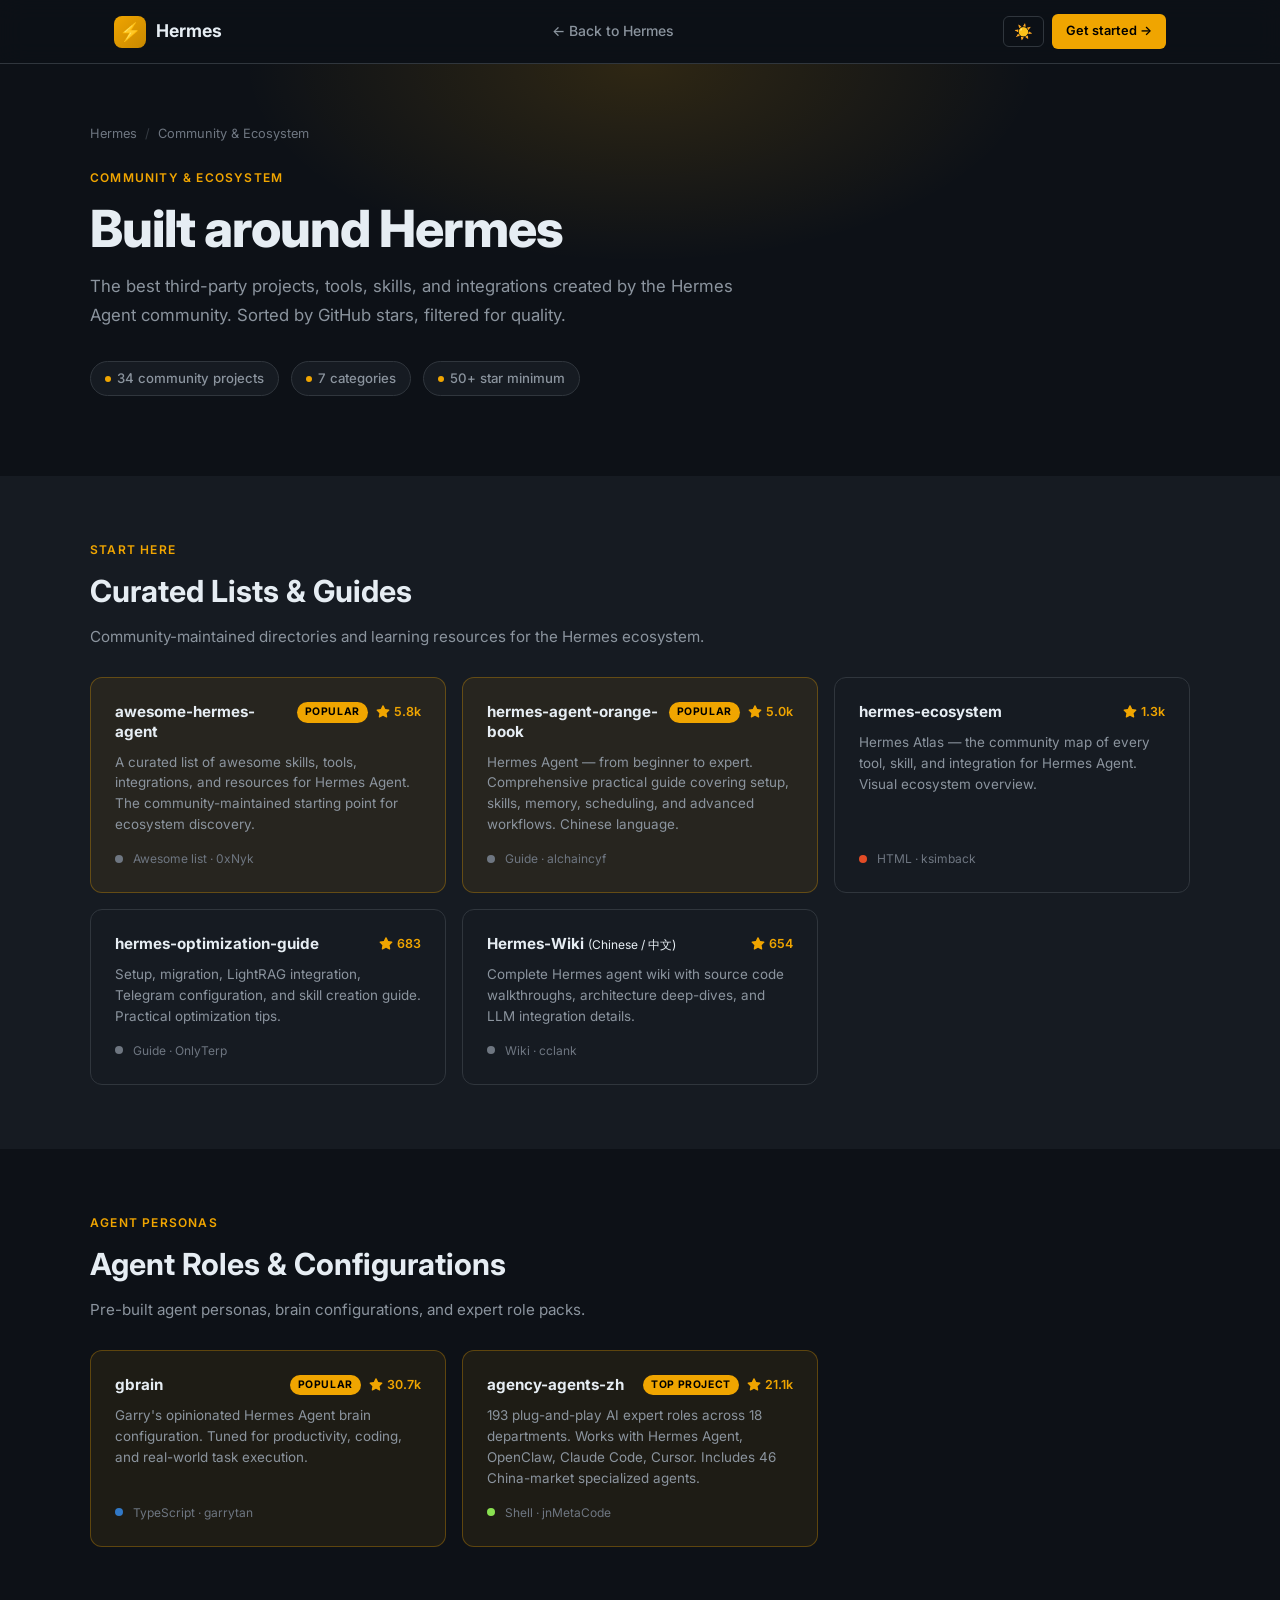
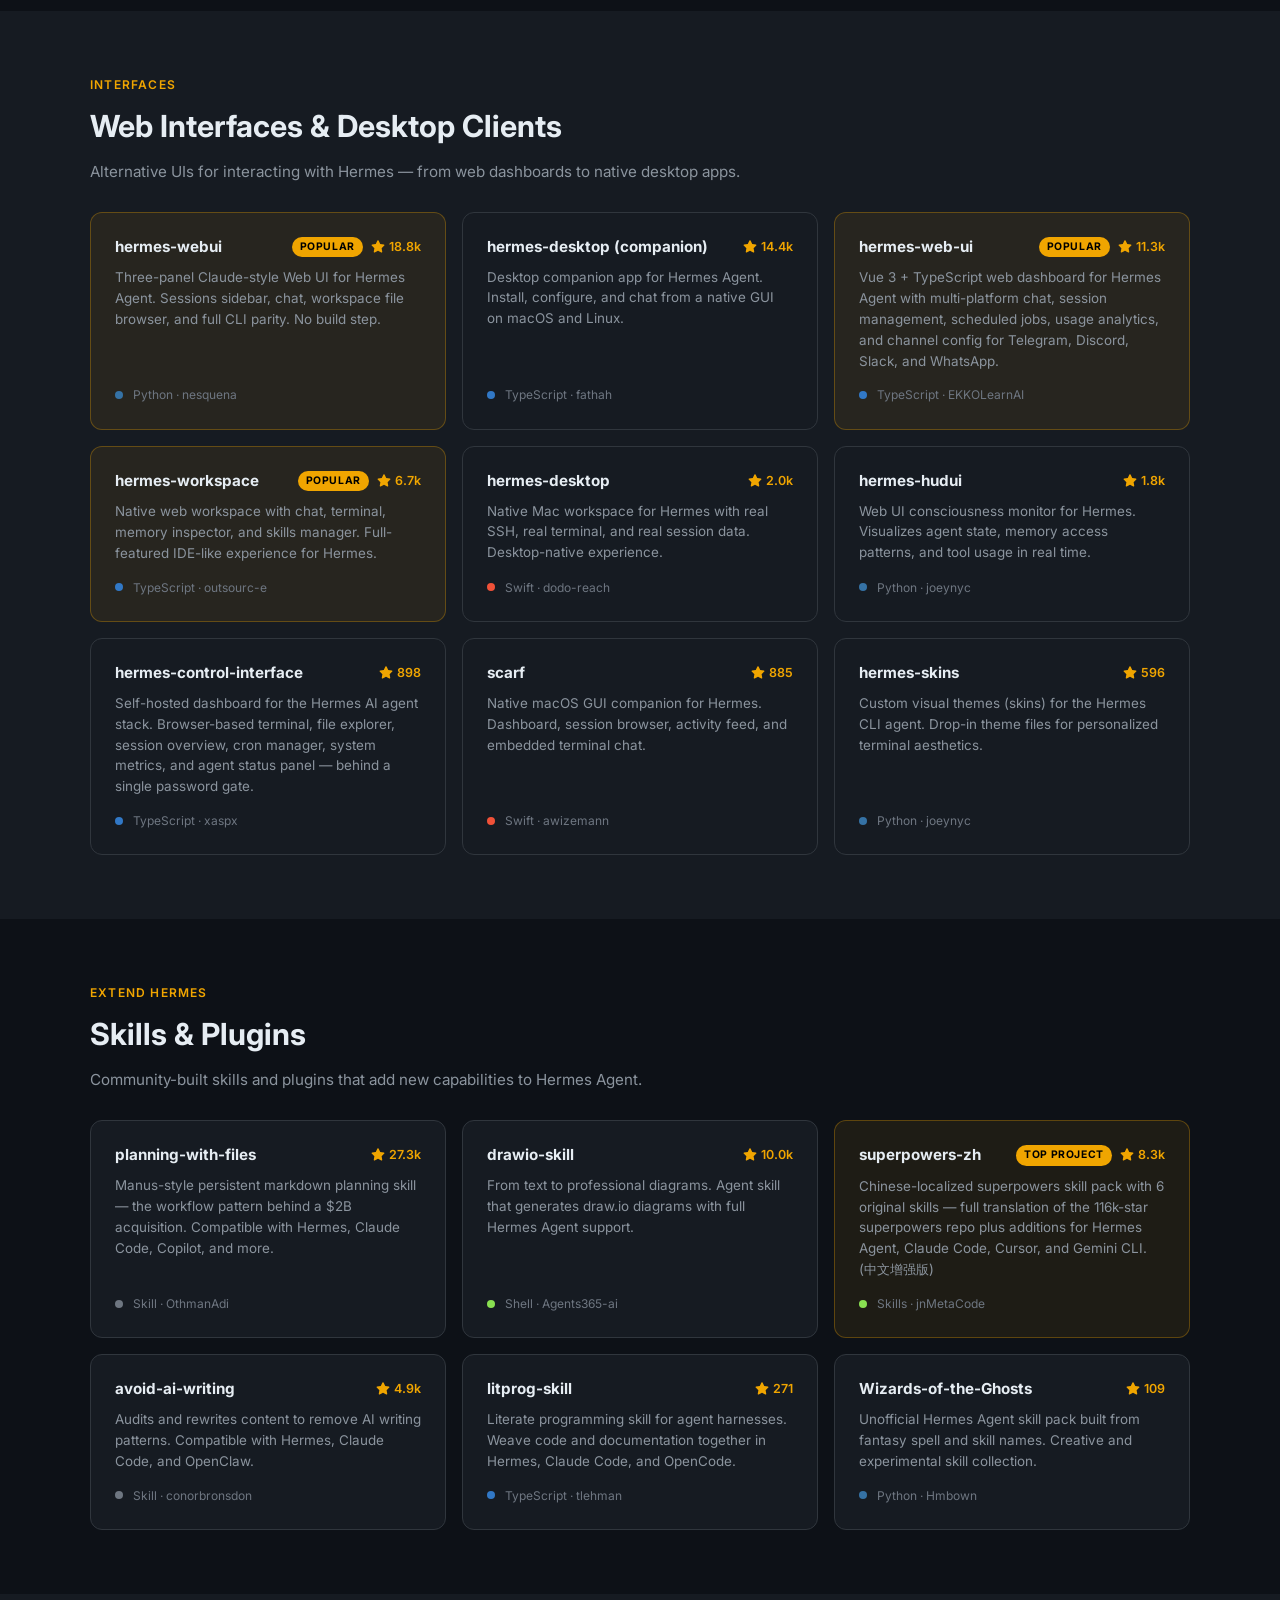
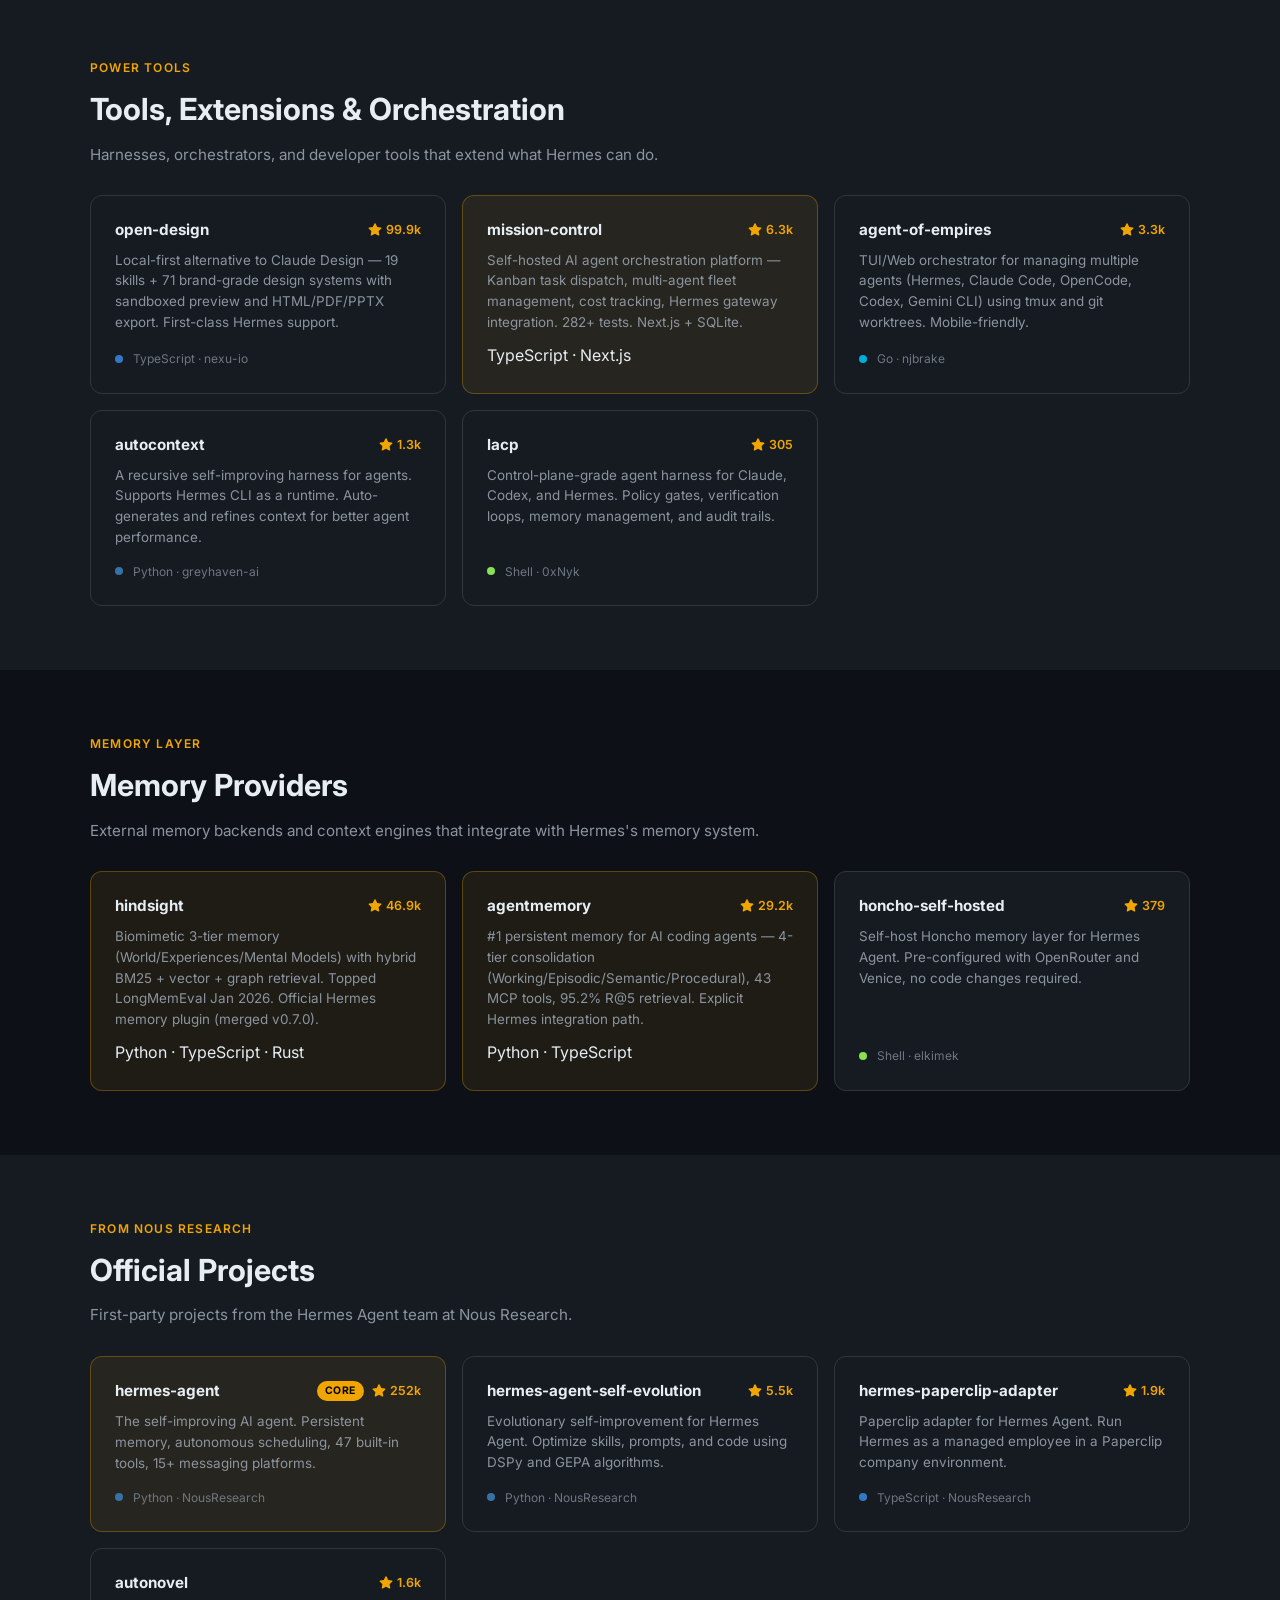
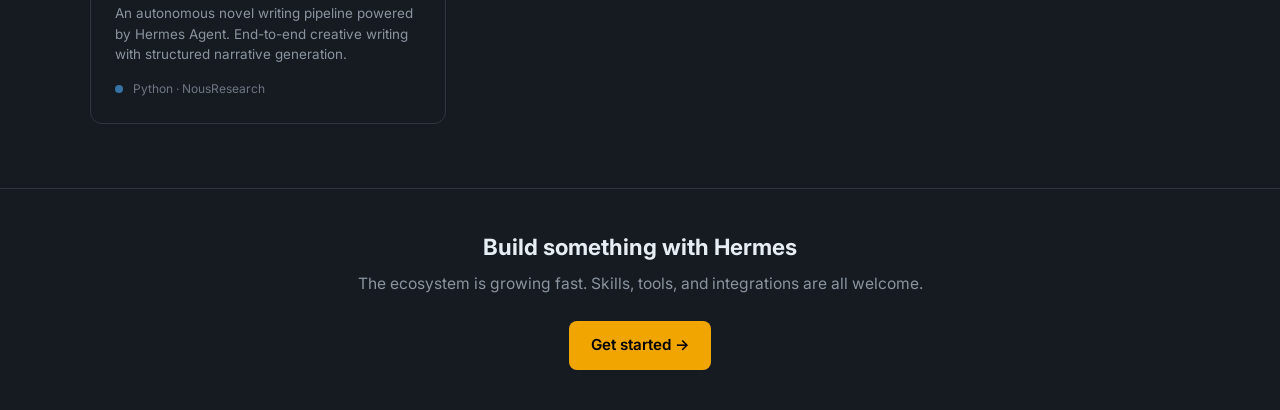
==== community/index.html @ ca69410d "docs(community): daily star count refresh + re-sort by stars" ====
<!DOCTYPE html>
<html lang="en" data-theme="dark">
<head>
  <script>
    // Canonical URL: strip trailing index.html so links always show the clean path
    (function(){
      var p = window.location.pathname;
      if (p.endsWith('/index.html')) {
        var clean = p.slice(0, p.length - 'index.html'.length);
        window.history.replaceState(null, '', clean + window.location.search + window.location.hash);
      }
    })();
  </script>
  <meta charset="UTF-8" />
  <meta name="viewport" content="width=device-width, initial-scale=1.0" />
  <title>Hermes Ecosystem — Community Projects &amp; Tools</title>
  <meta name="description" content="The best third-party projects, tools, skills, and integrations built around Hermes Agent by the open-source community." />
  <meta property="og:title" content="Hermes Ecosystem — Community Projects & Tools" />
  <meta property="og:description" content="The best third-party projects, tools, skills, and integrations built around Hermes Agent." />
  <meta property="og:type" content="website" />
  <link rel="icon" type="image/svg+xml" href="/favicon.svg" />
  <link rel="icon" type="image/png" sizes="32x32" href="/favicon-32.png" />
  <link rel="icon" type="image/png" sizes="192x192" href="/favicon-192.png" />
  <link rel="shortcut icon" href="/favicon.ico" />
  <link rel="apple-touch-icon" sizes="512x512" href="/apple-touch-icon.png" />
  <link rel="preconnect" href="https://fonts.googleapis.com" />
  <link rel="preconnect" href="https://fonts.gstatic.com" crossorigin />
  <link href="https://fonts.googleapis.com/css2?family=Inter:wght@300;400;500;600;700;800&family=JetBrains+Mono:wght@400;500&display=swap" rel="stylesheet" />
  <style>
    :root {
      --bg-primary: #0d1117;
      --bg-secondary: #161b22;
      --bg-tertiary: #21262d;
      --bg-card: #161b22;
      --bg-card-hover: #1c2128;
      --border: #30363d;
      --border-hover: #484f58;
      --text-primary: #e6edf3;
      --text-secondary: #8b949e;
      --text-muted: #6e7681;
      --accent: #f0a500;
      --accent-dim: #c88800;
      --accent-glow: rgba(240,165,0,0.15);
      --accent-subtle: rgba(240,165,0,0.08);
      --green: #3fb950;
      --red: #f85149;
      --blue: #58a6ff;
      --purple: #bc8cff;
      --nav-height: 64px;
      --radius: 8px;
      --radius-lg: 12px;
      --shadow: 0 1px 3px rgba(0,0,0,0.4),0 4px 16px rgba(0,0,0,0.3);
    }
    [data-theme="light"] {
      --bg-primary: #ffffff;
      --bg-secondary: #f6f8fa;
      --bg-tertiary: #eaeef2;
      --bg-card: #ffffff;
      --bg-card-hover: #f6f8fa;
      --border: #d0d7de;
      --border-hover: #9198a1;
      --text-primary: #1f2328;
      --text-secondary: #656d76;
      --text-muted: #9198a1;
      --accent: #c07800;
      --accent-dim: #a06000;
      --accent-glow: rgba(192,120,0,0.12);
      --accent-subtle: rgba(192,120,0,0.06);
      --green: #1a7f37;
      --red: #cf222e;
      --blue: #0969da;
      --purple: #7c3aed;
      --shadow: 0 1px 3px rgba(0,0,0,0.1),0 4px 16px rgba(0,0,0,0.06);
    }
    *,*::before,*::after{box-sizing:border-box;margin:0;padding:0}
    html{scroll-behavior:smooth;font-size:16px;overflow-x:hidden}
    body{font-family:'Inter',-apple-system,BlinkMacSystemFont,'Segoe UI',sans-serif;background:var(--bg-primary);color:var(--text-primary);line-height:1.6;transition:background 0.2s,color 0.2s;-webkit-font-smoothing:antialiased}
    a{color:var(--accent);text-decoration:none;transition:color 0.15s}
    a:hover{color:var(--accent-dim)}
    ::-webkit-scrollbar{width:6px;height:6px}
    ::-webkit-scrollbar-track{background:var(--bg-secondary)}
    ::-webkit-scrollbar-thumb{background:var(--border);border-radius:3px}

    /* Nav */
    #nav{position:fixed;top:0;left:0;right:0;height:var(--nav-height);background:rgba(13,17,23,0.92);backdrop-filter:blur(12px);-webkit-backdrop-filter:blur(12px);border-bottom:1px solid var(--border);z-index:1000}
    [data-theme="light"] #nav{background:rgba(255,255,255,0.92)}
    .nav-inner{max-width:1100px;margin:0 auto;padding:0 24px;height:100%;display:flex;align-items:center;justify-content:space-between;gap:16px}
    .nav-logo{display:flex;align-items:center;gap:10px;font-weight:700;font-size:1.1rem;color:var(--text-primary);text-decoration:none;flex-shrink:0}
    .nav-logo-icon{width:32px;height:32px;background:linear-gradient(135deg,var(--accent),var(--accent-dim));border-radius:8px;display:flex;align-items:center;justify-content:center;font-size:18px;line-height:1}
    .nav-back{display:flex;align-items:center;gap:6px;color:var(--text-secondary);font-size:0.875rem;font-weight:500;padding:6px 12px;border-radius:6px;transition:color 0.15s,background 0.15s;text-decoration:none}
    .nav-back:hover{color:var(--text-primary);background:var(--bg-tertiary)}
    .btn-theme{background:none;border:1px solid var(--border);color:var(--text-secondary);cursor:pointer;padding:7px 10px;border-radius:6px;font-size:15px;line-height:1;transition:border-color 0.15s,color 0.15s,background 0.15s}
    .btn-theme:hover{border-color:var(--border-hover);color:var(--text-primary);background:var(--bg-tertiary)}
    .hamburger{display:none;flex-direction:column;gap:5px;cursor:pointer;padding:6px;border:1px solid var(--border);border-radius:6px;background:none;transition:border-color 0.15s;flex-shrink:0}
    .hamburger:hover{border-color:var(--border-hover)}
    .hamburger span{display:block;width:20px;height:2px;background:var(--text-secondary);border-radius:2px;transition:transform 0.2s,opacity 0.2s}
    .hamburger.open span:nth-child(1){transform:translateY(7px) rotate(45deg)}
    .hamburger.open span:nth-child(2){opacity:0}
    .hamburger.open span:nth-child(3){transform:translateY(-7px) rotate(-45deg)}
    #community-mobile-menu{display:none;position:fixed;top:var(--nav-height);left:0;right:0;background:var(--bg-secondary);border-bottom:1px solid var(--border);padding:16px 24px;z-index:999;flex-direction:column;gap:4px}
    #community-mobile-menu.open{display:flex}
    #community-mobile-menu a{color:var(--text-secondary);font-size:0.95rem;font-weight:500;padding:10px 12px;border-radius:6px;transition:color 0.15s,background 0.15s;text-decoration:none}
    #community-mobile-menu a:hover{color:var(--text-primary);background:var(--bg-tertiary)}
    .btn-cta{background:var(--accent);color:#000;font-size:0.8rem;font-weight:600;padding:7px 14px;border-radius:6px;border:none;cursor:pointer;text-decoration:none;display:inline-block;transition:background 0.15s,transform 0.1s;white-space:nowrap}
    .btn-cta:hover{background:var(--accent-dim);color:#000;transform:translateY(-1px)}

    /* Layout */
    main{padding-top:var(--nav-height)}
    .hero{padding:60px 24px 48px;background:var(--bg-primary);position:relative;overflow:hidden}
    .hero::before{content:'';position:absolute;top:-200px;left:50%;transform:translateX(-50%);width:800px;height:400px;background:radial-gradient(ellipse at center,var(--accent-glow) 0%,transparent 70%);pointer-events:none}
    .container{max-width:1100px;margin:0 auto;position:relative}
    .section{padding:64px 24px}
    .section-alt{background:var(--bg-secondary)}

    /* Breadcrumb */
    .breadcrumb{display:flex;align-items:center;gap:8px;font-size:0.8rem;color:var(--text-muted);margin-bottom:24px;flex-wrap:wrap}
    .breadcrumb a{color:var(--text-muted)}
    .breadcrumb a:hover{color:var(--accent)}
    .breadcrumb-sep{opacity:0.4}

    /* Hero content */
    .page-label{font-size:0.75rem;font-weight:600;letter-spacing:0.1em;text-transform:uppercase;color:var(--accent);margin-bottom:12px}
    .page-title{font-size:clamp(2rem,5vw,3.2rem);font-weight:800;line-height:1.1;letter-spacing:-0.02em;margin-bottom:16px}
    .page-sub{font-size:1.05rem;color:var(--text-secondary);max-width:680px;line-height:1.7;margin-bottom:32px}

    /* Stats bar */
    .stats-bar{display:flex;flex-wrap:wrap;gap:12px;margin-bottom:32px}
    .stat-pill{display:inline-flex;align-items:center;gap:6px;background:var(--bg-secondary);border:1px solid var(--border);color:var(--text-secondary);font-size:0.825rem;font-weight:500;padding:6px 14px;border-radius:100px}
    .stat-pill .dot{width:6px;height:6px;background:var(--accent);border-radius:50%;flex-shrink:0}

    /* Category sections */
    .cat-label{font-size:0.75rem;font-weight:600;letter-spacing:0.1em;text-transform:uppercase;color:var(--accent);margin-bottom:8px}
    .cat-title{font-size:clamp(1.4rem,3vw,1.9rem);font-weight:700;margin-bottom:8px;color:var(--text-primary)}
    .cat-desc{font-size:0.95rem;color:var(--text-secondary);max-width:680px;line-height:1.65;margin-bottom:28px}

    /* Project cards */
    .project-grid{display:grid;grid-template-columns:repeat(3,minmax(0,1fr));gap:16px;margin-bottom:0}
    .project-grid > *{min-width:0}
    .project-card{background:var(--bg-card);border:1px solid var(--border);border-radius:var(--radius-lg);padding:24px;display:flex;flex-direction:column;gap:10px;transition:border-color 0.2s,transform 0.15s,background 0.2s;text-decoration:none;color:inherit}
    .project-card:hover{border-color:var(--accent);transform:translateY(-3px);background:var(--bg-card-hover);color:inherit}
    .project-header{display:flex;align-items:flex-start;justify-content:space-between;gap:8px}
    .project-name{font-size:0.95rem;font-weight:700;color:var(--text-primary);line-height:1.3;word-break:break-word;min-width:0;flex:1}
    .project-stars{display:inline-flex;align-items:center;gap:4px;font-size:0.78rem;font-weight:600;color:var(--accent);white-space:nowrap;flex-shrink:0}
    .project-stars svg{width:14px;height:14px;fill:var(--accent)}
    .project-desc{font-size:0.84rem;color:var(--text-secondary);line-height:1.55;flex:1}
    .project-meta{display:flex;align-items:center;gap:10px;font-size:0.75rem;color:var(--text-muted);margin-top:auto;padding-top:4px}
    .lang-dot{width:8px;height:8px;border-radius:50%;flex-shrink:0}
    .lang-python{background:#3572A5}
    .lang-ts{background:#3178c6}
    .lang-js{background:#f1e05a}
    .lang-swift{background:#F05138}
    .lang-shell{background:#89e051}
    .lang-html{background:#e34c26}
    .lang-go{background:#00ADD8}
    .lang-rust{background:#dea584}
    .lang-makefile{background:#427819}
    .lang-docs{background:var(--text-muted)}

    /* Featured card (wider) */
    .project-card.featured{border-color:rgba(240,165,0,0.3);background:var(--accent-subtle)}
    .project-card.featured:hover{border-color:var(--accent)}
    .featured-badge{font-size:0.65rem;font-weight:700;letter-spacing:0.06em;text-transform:uppercase;background:var(--accent);color:#000;padding:2px 8px;border-radius:100px;flex-shrink:0}

    /* CTA footer */
    .cta-strip{background:var(--bg-secondary);border-top:1px solid var(--border);padding:40px 24px;text-align:center}
    .cta-strip h2{font-size:1.4rem;font-weight:700;margin-bottom:8px}
    .cta-strip p{color:var(--text-secondary);margin-bottom:24px;font-size:0.975rem}
    .cta-btns{display:flex;gap:12px;justify-content:center;flex-wrap:wrap}
    .btn-primary{display:inline-flex;align-items:center;gap:6px;background:var(--accent);color:#000;font-weight:600;font-size:0.95rem;padding:12px 22px;border-radius:8px;transition:background 0.15s,transform 0.1s}
    .btn-primary:hover{background:var(--accent-dim);color:#000;transform:translateY(-1px)}
    .btn-secondary{display:inline-flex;align-items:center;gap:6px;background:var(--bg-card);border:1px solid var(--border);color:var(--text-primary);font-weight:500;font-size:0.95rem;padding:12px 22px;border-radius:8px;transition:border-color 0.15s,background 0.15s}
    .btn-secondary:hover{border-color:var(--border-hover);background:var(--bg-card-hover);color:var(--text-primary)}

    /* Responsive */
    @media(max-width:900px){.project-grid{grid-template-columns:repeat(2,minmax(0,1fr))}}
    @media(max-width:640px){
      .project-grid{grid-template-columns:1fr}
      .nav-back{display:none}
      .btn-cta{display:none}
      .hamburger{display:flex}
      .nav-inner{gap:8px}
      .hero{padding:48px 16px 36px}
      .section{padding:48px 16px}
    }
  </style>
</head>
<body>

<nav id="nav">
  <div class="nav-inner">
    <a href="../index.html" class="nav-logo">
      <div class="nav-logo-icon">&#9889;</div>
      Hermes
    </a>
    <a href="../index.html#resources" class="nav-back"><span>&larr; Back to Hermes</span></a>
    <div style="display:flex;align-items:center;gap:8px;flex-shrink:0">
      <button class="btn-theme" id="theme-toggle" aria-label="Toggle theme">🌙</button>
      <a href="https://hermes-agent.nousresearch.com/docs/getting-started/installation" class="btn-cta" target="_blank" rel="noopener">Get started &rarr;</a>
    </div>
    <button class="hamburger" id="community-hamburger" aria-label="Open menu">
      <span></span><span></span><span></span>
    </button>
  </div>
</nav>

<div id="community-mobile-menu">
  <a href="../index.html">⚡ Hermes Home</a>
  <a href="../index.html#why">Why Hermes</a>
  <a href="../index.html#features">Features</a>
  <a href="../index.html#compare">Compare</a>
  <a href="../index.html#install">Install</a>
  <a href="../index.html#resources">Resources</a>
  <a href="../eli5/" style="color:var(--accent)">🧠 ELI5 — What is Hermes?</a>
  <a href="../models/" style="color:var(--accent)">🤖 Best Models 2026</a>
  <a href="../index.html#resources" style="color:var(--accent)">🌎 Community &amp; Ecosystem</a>
  <a href="https://hermes-agent.nousresearch.com/docs/getting-started/installation" target="_blank" rel="noopener" style="color:var(--accent);margin-top:4px">Get started →</a>
</div>

<main>
  <div class="hero">
    <div class="container">
      <nav class="breadcrumb" aria-label="Breadcrumb">
        <a href="../index.html">Hermes</a>
        <span class="breadcrumb-sep">/</span>
        <span>Community &amp; Ecosystem</span>
      </nav>

      <div class="page-label">Community &amp; Ecosystem</div>
      <h1 class="page-title">Built around Hermes</h1>
      <p class="page-sub">The best third-party projects, tools, skills, and integrations created by the Hermes Agent community. Sorted by GitHub stars, filtered for quality.</p>

      <div class="stats-bar">
        <span class="stat-pill"><span class="dot"></span>34 community projects</span>
        <span class="stat-pill"><span class="dot"></span>7 categories</span>
        <span class="stat-pill"><span class="dot"></span>50+ star minimum</span>
      </div>
    </div>
  </div>

  <!-- ===== CURATED LISTS & GUIDES ===== -->
  <div class="section section-alt">
    <div class="container">
      <p class="cat-label">Start here</p>
      <h2 class="cat-title">Curated Lists &amp; Guides</h2>
      <p class="cat-desc">Community-maintained directories and learning resources for the Hermes ecosystem.</p>
      <div class="project-grid">
        <a href="https://github.com/0xNyk/awesome-hermes-agent" target="_blank" rel="noopener" class="project-card featured">
          <div class="project-header">
            <div class="project-name">awesome-hermes-agent</div>
            <span class="featured-badge">Popular</span>
            <span class="project-stars"><svg viewBox="0 0 16 16"><path d="M8 .25a.75.75 0 0 1 .673.418l1.882 3.815 4.21.612a.75.75 0 0 1 .416 1.279l-3.046 2.97.719 4.192a.75.75 0 0 1-1.088.791L8 12.347l-3.766 1.98a.75.75 0 0 1-1.088-.79l.72-4.194L.818 6.374a.75.75 0 0 1 .416-1.28l4.21-.611L7.327.668A.75.75 0 0 1 8 .25z"/></svg>5.8k</span>
          </div>
          <div class="project-desc">A curated list of awesome skills, tools, integrations, and resources for Hermes Agent. The community-maintained starting point for ecosystem discovery.</div>
          <div class="project-meta"><span class="lang-dot lang-docs"></span> Awesome list &middot; 0xNyk</div>
        </a>
        <a href="https://github.com/alchaincyf/hermes-agent-orange-book" target="_blank" rel="noopener" class="project-card featured">
          <div class="project-header">
            <div class="project-name">hermes-agent-orange-book</div>
            <span class="featured-badge">Popular</span>
            <span class="project-stars"><svg viewBox="0 0 16 16"><path d="M8 .25a.75.75 0 0 1 .673.418l1.882 3.815 4.21.612a.75.75 0 0 1 .416 1.279l-3.046 2.97.719 4.192a.75.75 0 0 1-1.088.791L8 12.347l-3.766 1.98a.75.75 0 0 1-1.088-.79l.72-4.194L.818 6.374a.75.75 0 0 1 .416-1.28l4.21-.611L7.327.668A.75.75 0 0 1 8 .25z"/></svg>5.0k</span>
          </div>
          <div class="project-desc">Hermes Agent &mdash; from beginner to expert. Comprehensive practical guide covering setup, skills, memory, scheduling, and advanced workflows. Chinese language.</div>
          <div class="project-meta"><span class="lang-dot lang-docs"></span> Guide &middot; alchaincyf</div>
        </a>
        <a href="https://github.com/ksimback/hermes-ecosystem" target="_blank" rel="noopener" class="project-card">
          <div class="project-header">
            <div class="project-name">hermes-ecosystem</div>
            <span class="project-stars"><svg viewBox="0 0 16 16"><path d="M8 .25a.75.75 0 0 1 .673.418l1.882 3.815 4.21.612a.75.75 0 0 1 .416 1.279l-3.046 2.97.719 4.192a.75.75 0 0 1-1.088.791L8 12.347l-3.766 1.98a.75.75 0 0 1-1.088-.79l.72-4.194L.818 6.374a.75.75 0 0 1 .416-1.28l4.21-.611L7.327.668A.75.75 0 0 1 8 .25z"/></svg>1.3k</span>
          </div>
          <div class="project-desc">Hermes Atlas &mdash; the community map of every tool, skill, and integration for Hermes Agent. Visual ecosystem overview.</div>
          <div class="project-meta"><span class="lang-dot lang-html"></span> HTML &middot; ksimback</div>
        </a>
        <a href="https://github.com/OnlyTerp/hermes-optimization-guide" target="_blank" rel="noopener" class="project-card">
          <div class="project-header">
            <div class="project-name">hermes-optimization-guide</div>
            <span class="project-stars"><svg viewBox="0 0 16 16"><path d="M8 .25a.75.75 0 0 1 .673.418l1.882 3.815 4.21.612a.75.75 0 0 1 .416 1.279l-3.046 2.97.719 4.192a.75.75 0 0 1-1.088.791L8 12.347l-3.766 1.98a.75.75 0 0 1-1.088-.79l.72-4.194L.818 6.374a.75.75 0 0 1 .416-1.28l4.21-.611L7.327.668A.75.75 0 0 1 8 .25z"/></svg>683</span>
          </div>
          <div class="project-desc">Setup, migration, LightRAG integration, Telegram configuration, and skill creation guide. Practical optimization tips.</div>
          <div class="project-meta"><span class="lang-dot lang-docs"></span> Guide &middot; OnlyTerp</div>
        </a>
        <a href="https://github.com/cclank/Hermes-Wiki" target="_blank" rel="noopener" class="project-card">
          <div class="project-header">
            <div class="project-name">Hermes-Wiki <span style="font-weight: normal; font-size: 12px;">(Chinese / 中文)</span></div>
            <span class="project-stars"><svg viewBox="0 0 16 16"><path d="M8 .25a.75.75 0 0 1 .673.418l1.882 3.815 4.21.612a.75.75 0 0 1 .416 1.279l-3.046 2.97.719 4.192a.75.75 0 0 1-1.088.791L8 12.347l-3.766 1.98a.75.75 0 0 1-1.088-.79l.72-4.194L.818 6.374a.75.75 0 0 1 .416-1.28l4.21-.611L7.327.668A.75.75 0 0 1 8 .25z"/></svg>654</span>
          </div>
          <div class="project-desc">Complete Hermes agent wiki with source code walkthroughs, architecture deep-dives, and LLM integration details.</div>
          <div class="project-meta"><span class="lang-dot lang-docs"></span> Wiki &middot; cclank</div>
        </a>
      </div>
    </div>
  </div>

  <!-- ===== AGENT ROLES & CONFIGS ===== -->
  <div class="section">
    <div class="container">
      <p class="cat-label">Agent personas</p>
      <h2 class="cat-title">Agent Roles &amp; Configurations</h2>
      <p class="cat-desc">Pre-built agent personas, brain configurations, and expert role packs.</p>
      <div class="project-grid">
        <a href="https://github.com/garrytan/gbrain" target="_blank" rel="noopener" class="project-card featured">
          <div class="project-header">
            <div class="project-name">gbrain</div>
            <span class="featured-badge">Popular</span>
            <span class="project-stars"><svg viewBox="0 0 16 16"><path d="M8 .25a.75.75 0 0 1 .673.418l1.882 3.815 4.21.612a.75.75 0 0 1 .416 1.279l-3.046 2.97.719 4.192a.75.75 0 0 1-1.088.791L8 12.347l-3.766 1.98a.75.75 0 0 1-1.088-.79l.72-4.194L.818 6.374a.75.75 0 0 1 .416-1.28l4.21-.611L7.327.668A.75.75 0 0 1 8 .25z"/></svg>30.7k</span>
          </div>
          <div class="project-desc">Garry's opinionated Hermes Agent brain configuration. Tuned for productivity, coding, and real-world task execution.</div>
          <div class="project-meta"><span class="lang-dot lang-ts"></span> TypeScript &middot; garrytan</div>
        </a>
        <a href="https://github.com/jnMetaCode/agency-agents-zh" target="_blank" rel="noopener" class="project-card featured">
          <div class="project-header">
            <div class="project-name">agency-agents-zh</div>
            <span class="featured-badge">Top project</span>
            <span class="project-stars"><svg viewBox="0 0 16 16"><path d="M8 .25a.75.75 0 0 1 .673.418l1.882 3.815 4.21.612a.75.75 0 0 1 .416 1.279l-3.046 2.97.719 4.192a.75.75 0 0 1-1.088.791L8 12.347l-3.766 1.98a.75.75 0 0 1-1.088-.79l.72-4.194L.818 6.374a.75.75 0 0 1 .416-1.28l4.21-.611L7.327.668A.75.75 0 0 1 8 .25z"/></svg>21.1k</span>
          </div>
          <div class="project-desc">193 plug-and-play AI expert roles across 18 departments. Works with Hermes Agent, OpenClaw, Claude Code, Cursor. Includes 46 China-market specialized agents.</div>
          <div class="project-meta"><span class="lang-dot lang-shell"></span> Shell &middot; jnMetaCode</div>
        </a>
      </div>
    </div>
  </div>

  <!-- ===== WEB INTERFACES & DESKTOP ===== -->
  <div class="section section-alt">
    <div class="container">
      <p class="cat-label">Interfaces</p>
      <h2 class="cat-title">Web Interfaces &amp; Desktop Clients</h2>
      <p class="cat-desc">Alternative UIs for interacting with Hermes &mdash; from web dashboards to native desktop apps.</p>
      <div class="project-grid">
        <a href="https://github.com/nesquena/hermes-webui" target="_blank" rel="noopener" class="project-card featured">
          <div class="project-header">
            <div class="project-name">hermes-webui</div>
            <span class="featured-badge">Popular</span>
            <span class="project-stars"><svg viewBox="0 0 16 16"><path d="M8 .25a.75.75 0 0 1 .673.418l1.882 3.815 4.21.612a.75.75 0 0 1 .416 1.279l-3.046 2.97.719 4.192a.75.75 0 0 1-1.088.791L8 12.347l-3.766 1.98a.75.75 0 0 1-1.088-.79l.72-4.194L.818 6.374a.75.75 0 0 1 .416-1.28l4.21-.611L7.327.668A.75.75 0 0 1 8 .25z"/></svg>18.8k</span>
          </div>
          <div class="project-desc">Three-panel Claude-style Web UI for Hermes Agent. Sessions sidebar, chat, workspace file browser, and full CLI parity. No build step.</div>
          <div class="project-meta"><span class="lang-dot lang-python"></span> Python &middot; nesquena</div>
        </a>
        <a href="https://github.com/fathah/hermes-desktop" target="_blank" rel="noopener" class="project-card">
          <div class="project-header">
            <div class="project-name">hermes-desktop (companion)</div>
            <span class="project-stars"><svg viewBox="0 0 16 16"><path d="M8 .25a.75.75 0 0 1 .673.418l1.882 3.815 4.21.612a.75.75 0 0 1 .416 1.279l-3.046 2.97.719 4.192a.75.75 0 0 1-1.088.791L8 12.347l-3.766 1.98a.75.75 0 0 1-1.088-.79l.72-4.194L.818 6.374a.75.75 0 0 1 .416-1.28l4.21-.611L7.327.668A.75.75 0 0 1 8 .25z"/></svg>14.4k</span>
          </div>
          <div class="project-desc">Desktop companion app for Hermes Agent. Install, configure, and chat from a native GUI on macOS and Linux.</div>
          <div class="project-meta"><span class="lang-dot lang-ts"></span> TypeScript &middot; fathah</div>
        </a>
        <a href="https://github.com/EKKOLearnAI/hermes-web-ui" target="_blank" rel="noopener" class="project-card featured">
          <div class="project-header">
            <div class="project-name">hermes-web-ui</div>
            <span class="featured-badge">Popular</span>
            <span class="project-stars"><svg viewBox="0 0 16 16"><path d="M8 .25a.75.75 0 0 1 .673.418l1.882 3.815 4.21.612a.75.75 0 0 1 .416 1.279l-3.046 2.97.719 4.192a.75.75 0 0 1-1.088.791L8 12.347l-3.766 1.98a.75.75 0 0 1-1.088-.79l.72-4.194L.818 6.374a.75.75 0 0 1 .416-1.28l4.21-.611L7.327.668A.75.75 0 0 1 8 .25z"/></svg>11.3k</span>
          </div>
          <div class="project-desc">Vue 3 + TypeScript web dashboard for Hermes Agent with multi-platform chat, session management, scheduled jobs, usage analytics, and channel config for Telegram, Discord, Slack, and WhatsApp.</div>
          <div class="project-meta"><span class="lang-dot lang-ts"></span> TypeScript &middot; EKKOLearnAI</div>
        </a>
        <a href="https://github.com/outsourc-e/hermes-workspace" target="_blank" rel="noopener" class="project-card featured">
          <div class="project-header">
            <div class="project-name">hermes-workspace</div>
            <span class="featured-badge">Popular</span>
            <span class="project-stars"><svg viewBox="0 0 16 16"><path d="M8 .25a.75.75 0 0 1 .673.418l1.882 3.815 4.21.612a.75.75 0 0 1 .416 1.279l-3.046 2.97.719 4.192a.75.75 0 0 1-1.088.791L8 12.347l-3.766 1.98a.75.75 0 0 1-1.088-.79l.72-4.194L.818 6.374a.75.75 0 0 1 .416-1.28l4.21-.611L7.327.668A.75.75 0 0 1 8 .25z"/></svg>6.7k</span>
          </div>
          <div class="project-desc">Native web workspace with chat, terminal, memory inspector, and skills manager. Full-featured IDE-like experience for Hermes.</div>
          <div class="project-meta"><span class="lang-dot lang-ts"></span> TypeScript &middot; outsourc-e</div>
        </a>
        <a href="https://github.com/dodo-reach/hermes-desktop" target="_blank" rel="noopener" class="project-card">
          <div class="project-header">
            <div class="project-name">hermes-desktop</div>
            <span class="project-stars"><svg viewBox="0 0 16 16"><path d="M8 .25a.75.75 0 0 1 .673.418l1.882 3.815 4.21.612a.75.75 0 0 1 .416 1.279l-3.046 2.97.719 4.192a.75.75 0 0 1-1.088.791L8 12.347l-3.766 1.98a.75.75 0 0 1-1.088-.79l.72-4.194L.818 6.374a.75.75 0 0 1 .416-1.28l4.21-.611L7.327.668A.75.75 0 0 1 8 .25z"/></svg>2.0k</span>
          </div>
          <div class="project-desc">Native Mac workspace for Hermes with real SSH, real terminal, and real session data. Desktop-native experience.</div>
          <div class="project-meta"><span class="lang-dot lang-swift"></span> Swift &middot; dodo-reach</div>
        </a>
        <a href="https://github.com/joeynyc/hermes-hudui" target="_blank" rel="noopener" class="project-card">
          <div class="project-header">
            <div class="project-name">hermes-hudui</div>
            <span class="project-stars"><svg viewBox="0 0 16 16"><path d="M8 .25a.75.75 0 0 1 .673.418l1.882 3.815 4.21.612a.75.75 0 0 1 .416 1.279l-3.046 2.97.719 4.192a.75.75 0 0 1-1.088.791L8 12.347l-3.766 1.98a.75.75 0 0 1-1.088-.79l.72-4.194L.818 6.374a.75.75 0 0 1 .416-1.28l4.21-.611L7.327.668A.75.75 0 0 1 8 .25z"/></svg>1.8k</span>
          </div>
          <div class="project-desc">Web UI consciousness monitor for Hermes. Visualizes agent state, memory access patterns, and tool usage in real time.</div>
          <div class="project-meta"><span class="lang-dot lang-python"></span> Python &middot; joeynyc</div>
        </a>
        <a href="https://github.com/xaspx/hermes-control-interface" target="_blank" rel="noopener" class="project-card">
          <div class="project-header">
            <div class="project-name">hermes-control-interface</div>
            <span class="project-stars"><svg viewBox="0 0 16 16"><path d="M8 .25a.75.75 0 0 1 .673.418l1.882 3.815 4.21.612a.75.75 0 0 1 .416 1.279l-3.046 2.97.719 4.192a.75.75 0 0 1-1.088.791L8 12.347l-3.766 1.98a.75.75 0 0 1-1.088-.79l.72-4.194L.818 6.374a.75.75 0 0 1 .416-1.28l4.21-.611L7.327.668A.75.75 0 0 1 8 .25z"/></svg>898</span>
          </div>
          <div class="project-desc">Self-hosted dashboard for the Hermes AI agent stack. Browser-based terminal, file explorer, session overview, cron manager, system metrics, and agent status panel — behind a single password gate.</div>
          <div class="project-meta"><span class="lang-dot lang-ts"></span> TypeScript &middot; xaspx</div>
        </a>
        <a href="https://github.com/awizemann/scarf" target="_blank" rel="noopener" class="project-card">
          <div class="project-header">
            <div class="project-name">scarf</div>
            <span class="project-stars"><svg viewBox="0 0 16 16"><path d="M8 .25a.75.75 0 0 1 .673.418l1.882 3.815 4.21.612a.75.75 0 0 1 .416 1.279l-3.046 2.97.719 4.192a.75.75 0 0 1-1.088.791L8 12.347l-3.766 1.98a.75.75 0 0 1-1.088-.79l.72-4.194L.818 6.374a.75.75 0 0 1 .416-1.28l4.21-.611L7.327.668A.75.75 0 0 1 8 .25z"/></svg>885</span>
          </div>
          <div class="project-desc">Native macOS GUI companion for Hermes. Dashboard, session browser, activity feed, and embedded terminal chat.</div>
          <div class="project-meta"><span class="lang-dot lang-swift"></span> Swift &middot; awizemann</div>
        </a>
        <a href="https://github.com/joeynyc/hermes-skins" target="_blank" rel="noopener" class="project-card">
          <div class="project-header">
            <div class="project-name">hermes-skins</div>
            <span class="project-stars"><svg viewBox="0 0 16 16"><path d="M8 .25a.75.75 0 0 1 .673.418l1.882 3.815 4.21.612a.75.75 0 0 1 .416 1.279l-3.046 2.97.719 4.192a.75.75 0 0 1-1.088.791L8 12.347l-3.766 1.98a.75.75 0 0 1-1.088-.79l.72-4.194L.818 6.374a.75.75 0 0 1 .416-1.28l4.21-.611L7.327.668A.75.75 0 0 1 8 .25z"/></svg>596</span>
          </div>
          <div class="project-desc">Custom visual themes (skins) for the Hermes CLI agent. Drop-in theme files for personalized terminal aesthetics.</div>
          <div class="project-meta"><span class="lang-dot lang-python"></span> Python &middot; joeynyc</div>
        </a>
      </div>
    </div>
  </div>

  <!-- ===== SKILLS & PLUGINS ===== -->
  <div class="section">
    <div class="container">
      <p class="cat-label">Extend Hermes</p>
      <h2 class="cat-title">Skills &amp; Plugins</h2>
      <p class="cat-desc">Community-built skills and plugins that add new capabilities to Hermes Agent.</p>
      <div class="project-grid">
        <a href="https://github.com/OthmanAdi/planning-with-files" target="_blank" rel="noopener" class="project-card">
          <div class="project-header">
            <div class="project-name">planning-with-files</div>
            <span class="project-stars"><svg viewBox="0 0 16 16"><path d="M8 .25a.75.75 0 0 1 .673.418l1.882 3.815 4.21.612a.75.75 0 0 1 .416 1.279l-3.046 2.97.719 4.192a.75.75 0 0 1-1.088.791L8 12.347l-3.766 1.98a.75.75 0 0 1-1.088-.79l.72-4.194L.818 6.374a.75.75 0 0 1 .416-1.28l4.21-.611L7.327.668A.75.75 0 0 1 8 .25z"/></svg>27.3k</span>
          </div>
          <div class="project-desc">Manus-style persistent markdown planning skill — the workflow pattern behind a $2B acquisition. Compatible with Hermes, Claude Code, Copilot, and more.</div>
          <div class="project-meta"><span class="lang-dot lang-docs"></span> Skill &middot; OthmanAdi</div>
        </a>
        <a href="https://github.com/Agents365-ai/drawio-skill" target="_blank" rel="noopener" class="project-card">
          <div class="project-header">
            <div class="project-name">drawio-skill</div>
            <span class="project-stars"><svg viewBox="0 0 16 16"><path d="M8 .25a.75.75 0 0 1 .673.418l1.882 3.815 4.21.612a.75.75 0 0 1 .416 1.279l-3.046 2.97.719 4.192a.75.75 0 0 1-1.088.791L8 12.347l-3.766 1.98a.75.75 0 0 1-1.088-.79l.72-4.194L.818 6.374a.75.75 0 0 1 .416-1.28l4.21-.611L7.327.668A.75.75 0 0 1 8 .25z"/></svg>10.0k</span>
          </div>
          <div class="project-desc">From text to professional diagrams. Agent skill that generates draw.io diagrams with full Hermes Agent support.</div>
          <div class="project-meta"><span class="lang-dot lang-shell"></span> Shell &middot; Agents365-ai</div>
        </a>
        <a href="https://github.com/jnMetaCode/superpowers-zh" target="_blank" rel="noopener" class="project-card featured">
          <div class="project-header">
            <div class="project-name">superpowers-zh</div>
            <span class="featured-badge">Top project</span>
            <span class="project-stars"><svg viewBox="0 0 16 16"><path d="M8 .25a.75.75 0 0 1 .673.418l1.882 3.815 4.21.612a.75.75 0 0 1 .416 1.279l-3.046 2.97.719 4.192a.75.75 0 0 1-1.088.791L8 12.347l-3.766 1.98a.75.75 0 0 1-1.088-.79l.72-4.194L.818 6.374a.75.75 0 0 1 .416-1.28l4.21-.611L7.327.668A.75.75 0 0 1 8 .25z"/></svg>8.3k</span>
          </div>
          <div class="project-desc">Chinese-localized superpowers skill pack with 6 original skills — full translation of the 116k-star superpowers repo plus additions for Hermes Agent, Claude Code, Cursor, and Gemini CLI. (中文增强版)</div>
          <div class="project-meta"><span class="lang-dot lang-shell"></span> Skills &middot; jnMetaCode</div>
        </a>
        <a href="https://github.com/conorbronsdon/avoid-ai-writing" target="_blank" rel="noopener" class="project-card">
          <div class="project-header">
            <div class="project-name">avoid-ai-writing</div>
            <span class="project-stars"><svg viewBox="0 0 16 16"><path d="M8 .25a.75.75 0 0 1 .673.418l1.882 3.815 4.21.612a.75.75 0 0 1 .416 1.279l-3.046 2.97.719 4.192a.75.75 0 0 1-1.088.791L8 12.347l-3.766 1.98a.75.75 0 0 1-1.088-.79l.72-4.194L.818 6.374a.75.75 0 0 1 .416-1.28l4.21-.611L7.327.668A.75.75 0 0 1 8 .25z"/></svg>4.9k</span>
          </div>
          <div class="project-desc">Audits and rewrites content to remove AI writing patterns. Compatible with Hermes, Claude Code, and OpenClaw.</div>
          <div class="project-meta"><span class="lang-dot lang-docs"></span> Skill &middot; conorbronsdon</div>
        </a>
        <a href="https://github.com/tlehman/litprog-skill" target="_blank" rel="noopener" class="project-card">
          <div class="project-header">
            <div class="project-name">litprog-skill</div>
            <span class="project-stars"><svg viewBox="0 0 16 16"><path d="M8 .25a.75.75 0 0 1 .673.418l1.882 3.815 4.21.612a.75.75 0 0 1 .416 1.279l-3.046 2.97.719 4.192a.75.75 0 0 1-1.088.791L8 12.347l-3.766 1.98a.75.75 0 0 1-1.088-.79l.72-4.194L.818 6.374a.75.75 0 0 1 .416-1.28l4.21-.611L7.327.668A.75.75 0 0 1 8 .25z"/></svg>271</span>
          </div>
          <div class="project-desc">Literate programming skill for agent harnesses. Weave code and documentation together in Hermes, Claude Code, and OpenCode.</div>
          <div class="project-meta"><span class="lang-dot lang-ts"></span> TypeScript &middot; tlehman</div>
        </a>
        <a href="https://github.com/Hmbown/Wizards-of-the-Ghosts" target="_blank" rel="noopener" class="project-card">
          <div class="project-header">
            <div class="project-name">Wizards-of-the-Ghosts</div>
            <span class="project-stars"><svg viewBox="0 0 16 16"><path d="M8 .25a.75.75 0 0 1 .673.418l1.882 3.815 4.21.612a.75.75 0 0 1 .416 1.279l-3.046 2.97.719 4.192a.75.75 0 0 1-1.088.791L8 12.347l-3.766 1.98a.75.75 0 0 1-1.088-.79l.72-4.194L.818 6.374a.75.75 0 0 1 .416-1.28l4.21-.611L7.327.668A.75.75 0 0 1 8 .25z"/></svg>109</span>
          </div>
          <div class="project-desc">Unofficial Hermes Agent skill pack built from fantasy spell and skill names. Creative and experimental skill collection.</div>
          <div class="project-meta"><span class="lang-dot lang-python"></span> Python &middot; Hmbown</div>
        </a>
      </div>
    </div>
  </div>

  <!-- ===== TOOLS & EXTENSIONS ===== -->
  <div class="section section-alt">
    <div class="container">
      <p class="cat-label">Power tools</p>
      <h2 class="cat-title">Tools, Extensions &amp; Orchestration</h2>
      <p class="cat-desc">Harnesses, orchestrators, and developer tools that extend what Hermes can do.</p>
      <div class="project-grid">
        <a href="https://github.com/nexu-io/open-design" target="_blank" rel="noopener" class="project-card">
          <div class="project-header">
            <div class="project-name">open-design</div>
            <span class="project-stars"><svg viewBox="0 0 16 16"><path d="M8 .25a.75.75 0 0 1 .673.418l1.882 3.815 4.21.612a.75.75 0 0 1 .416 1.279l-3.046 2.97.719 4.192a.75.75 0 0 1-1.088.791L8 12.347l-3.766 1.98a.75.75 0 0 1-1.088-.79l.72-4.194L.818 6.374a.75.75 0 0 1 .416-1.28l4.21-.611L7.327.668A.75.75 0 0 1 8 .25z"/></svg>99.9k</span>
          </div>
          <div class="project-desc">Local-first alternative to Claude Design — 19 skills + 71 brand-grade design systems with sandboxed preview and HTML/PDF/PPTX export. First-class Hermes support.</div>
          <div class="project-meta"><span class="lang-dot lang-ts"></span> TypeScript &middot; nexu-io</div>
        </a>
        <a href="https://github.com/builderz-labs/mission-control" target="_blank" rel="noopener" class="project-card featured">
          <div class="project-header">
            <div class="project-name">mission-control</div>
            <span class="project-stars"><svg viewBox="0 0 16 16"><path d="M8 .25a.75.75 0 0 1 .673.418l1.882 3.815 4.21.612a.75.75 0 0 1 .416 1.279l-3.046 2.97.719 4.192a.75.75 0 0 1-1.088.791L8 12.347l-3.766 1.98a.75.75 0 0 1-1.088-.79l.72-4.194L.818 6.374a.75.75 0 0 1 .416-1.28l4.21-.611L7.327.668A.75.75 0 0 1 8 .25z"/></svg>6.3k</span>
          </div>
          <div class="project-desc">Self-hosted AI agent orchestration platform — Kanban task dispatch, multi-agent fleet management, cost tracking, Hermes gateway integration. 282+ tests. Next.js + SQLite.</div>
          <div class="project-lang">TypeScript · Next.js</div>
        </a>
        <a href="https://github.com/njbrake/agent-of-empires" target="_blank" rel="noopener" class="project-card">
          <div class="project-header">
            <div class="project-name">agent-of-empires</div>
            <span class="project-stars"><svg viewBox="0 0 16 16"><path d="M8 .25a.75.75 0 0 1 .673.418l1.882 3.815 4.21.612a.75.75 0 0 1 .416 1.279l-3.046 2.97.719 4.192a.75.75 0 0 1-1.088.791L8 12.347l-3.766 1.98a.75.75 0 0 1-1.088-.79l.72-4.194L.818 6.374a.75.75 0 0 1 .416-1.28l4.21-.611L7.327.668A.75.75 0 0 1 8 .25z"/></svg>3.3k</span>
          </div>
          <div class="project-desc">TUI/Web orchestrator for managing multiple agents (Hermes, Claude Code, OpenCode, Codex, Gemini CLI) using tmux and git worktrees. Mobile-friendly.</div>
          <div class="project-meta"><span class="lang-dot lang-go"></span> Go &middot; njbrake</div>
        </a>
        <a href="https://github.com/greyhaven-ai/autocontext" target="_blank" rel="noopener" class="project-card">
          <div class="project-header">
            <div class="project-name">autocontext</div>
            <span class="project-stars"><svg viewBox="0 0 16 16"><path d="M8 .25a.75.75 0 0 1 .673.418l1.882 3.815 4.21.612a.75.75 0 0 1 .416 1.279l-3.046 2.97.719 4.192a.75.75 0 0 1-1.088.791L8 12.347l-3.766 1.98a.75.75 0 0 1-1.088-.79l.72-4.194L.818 6.374a.75.75 0 0 1 .416-1.28l4.21-.611L7.327.668A.75.75 0 0 1 8 .25z"/></svg>1.3k</span>
          </div>
          <div class="project-desc">A recursive self-improving harness for agents. Supports Hermes CLI as a runtime. Auto-generates and refines context for better agent performance.</div>
          <div class="project-meta"><span class="lang-dot lang-python"></span> Python &middot; greyhaven-ai</div>
        </a>
        <a href="https://github.com/0xNyk/lacp" target="_blank" rel="noopener" class="project-card">
          <div class="project-header">
            <div class="project-name">lacp</div>
            <span class="project-stars"><svg viewBox="0 0 16 16"><path d="M8 .25a.75.75 0 0 1 .673.418l1.882 3.815 4.21.612a.75.75 0 0 1 .416 1.279l-3.046 2.97.719 4.192a.75.75 0 0 1-1.088.791L8 12.347l-3.766 1.98a.75.75 0 0 1-1.088-.79l.72-4.194L.818 6.374a.75.75 0 0 1 .416-1.28l4.21-.611L7.327.668A.75.75 0 0 1 8 .25z"/></svg>305</span>
          </div>
          <div class="project-desc">Control-plane-grade agent harness for Claude, Codex, and Hermes. Policy gates, verification loops, memory management, and audit trails.</div>
          <div class="project-meta"><span class="lang-dot lang-shell"></span> Shell &middot; 0xNyk</div>
        </a>
      </div>
    </div>
  </div>

  <!-- ===== MEMORY PROVIDERS ===== -->
  <div class="section">
    <div class="container">
      <p class="cat-label">Memory layer</p>
      <h2 class="cat-title">Memory Providers</h2>
      <p class="cat-desc">External memory backends and context engines that integrate with Hermes's memory system.</p>
      <div class="project-grid">
        <a href="https://github.com/vectorize-io/hindsight" target="_blank" rel="noopener" class="project-card featured">
          <div class="project-header">
            <div class="project-name">hindsight</div>
            <span class="project-stars"><svg viewBox="0 0 16 16"><path d="M8 .25a.75.75 0 0 1 .673.418l1.882 3.815 4.21.612a.75.75 0 0 1 .416 1.279l-3.046 2.97.719 4.192a.75.75 0 0 1-1.088.791L8 12.347l-3.766 1.98a.75.75 0 0 1-1.088-.79l.72-4.194L.818 6.374a.75.75 0 0 1 .416-1.28l4.21-.611L7.327.668A.75.75 0 0 1 8 .25z"/></svg>46.9k</span>
          </div>
          <div class="project-desc">Biomimetic 3-tier memory (World/Experiences/Mental Models) with hybrid BM25 + vector + graph retrieval. Topped LongMemEval Jan 2026. Official Hermes memory plugin (merged v0.7.0).</div>
          <div class="project-lang">Python · TypeScript · Rust</div>
        </a>
        <a href="https://github.com/rohitg00/agentmemory" target="_blank" rel="noopener" class="project-card featured">
          <div class="project-header">
            <div class="project-name">agentmemory</div>
            <span class="project-stars"><svg viewBox="0 0 16 16"><path d="M8 .25a.75.75 0 0 1 .673.418l1.882 3.815 4.21.612a.75.75 0 0 1 .416 1.279l-3.046 2.97.719 4.192a.75.75 0 0 1-1.088.791L8 12.347l-3.766 1.98a.75.75 0 0 1-1.088-.79l.72-4.194L.818 6.374a.75.75 0 0 1 .416-1.28l4.21-.611L7.327.668A.75.75 0 0 1 8 .25z"/></svg>29.2k</span>
          </div>
          <div class="project-desc">#1 persistent memory for AI coding agents — 4-tier consolidation (Working/Episodic/Semantic/Procedural), 43 MCP tools, 95.2% R@5 retrieval. Explicit Hermes integration path.</div>
          <div class="project-lang">Python · TypeScript</div>
        </a>
        <a href="https://github.com/elkimek/honcho-self-hosted" target="_blank" rel="noopener" class="project-card">
          <div class="project-header">
            <div class="project-name">honcho-self-hosted</div>
            <span class="project-stars"><svg viewBox="0 0 16 16"><path d="M8 .25a.75.75 0 0 1 .673.418l1.882 3.815 4.21.612a.75.75 0 0 1 .416 1.279l-3.046 2.97.719 4.192a.75.75 0 0 1-1.088.791L8 12.347l-3.766 1.98a.75.75 0 0 1-1.088-.79l.72-4.194L.818 6.374a.75.75 0 0 1 .416-1.28l4.21-.611L7.327.668A.75.75 0 0 1 8 .25z"/></svg>379</span>
          </div>
          <div class="project-desc">Self-host Honcho memory layer for Hermes Agent. Pre-configured with OpenRouter and Venice, no code changes required.</div>
          <div class="project-meta"><span class="lang-dot lang-shell"></span> Shell &middot; elkimek</div>
        </a>
      </div>
    </div>
  </div>

  <!-- ===== OFFICIAL NOUS RESEARCH ===== -->
  <div class="section section-alt">
    <div class="container">
      <p class="cat-label">From Nous Research</p>
      <h2 class="cat-title">Official Projects</h2>
      <p class="cat-desc">First-party projects from the Hermes Agent team at Nous Research.</p>
      <div class="project-grid">
        <a href="https://github.com/NousResearch/hermes-agent" target="_blank" rel="noopener" class="project-card featured">
          <div class="project-header">
            <div class="project-name">hermes-agent</div>
            <span class="featured-badge">Core</span>
            <span class="project-stars"><svg viewBox="0 0 16 16"><path d="M8 .25a.75.75 0 0 1 .673.418l1.882 3.815 4.21.612a.75.75 0 0 1 .416 1.279l-3.046 2.97.719 4.192a.75.75 0 0 1-1.088.791L8 12.347l-3.766 1.98a.75.75 0 0 1-1.088-.79l.72-4.194L.818 6.374a.75.75 0 0 1 .416-1.28l4.21-.611L7.327.668A.75.75 0 0 1 8 .25z"/></svg>252k</span>
          </div>
          <div class="project-desc">The self-improving AI agent. Persistent memory, autonomous scheduling, 47 built-in tools, 15+ messaging platforms.</div>
          <div class="project-meta"><span class="lang-dot lang-python"></span> Python &middot; NousResearch</div>
        </a>
        <a href="https://github.com/NousResearch/hermes-agent-self-evolution" target="_blank" rel="noopener" class="project-card">
          <div class="project-header">
            <div class="project-name">hermes-agent-self-evolution</div>
            <span class="project-stars"><svg viewBox="0 0 16 16"><path d="M8 .25a.75.75 0 0 1 .673.418l1.882 3.815 4.21.612a.75.75 0 0 1 .416 1.279l-3.046 2.97.719 4.192a.75.75 0 0 1-1.088.791L8 12.347l-3.766 1.98a.75.75 0 0 1-1.088-.79l.72-4.194L.818 6.374a.75.75 0 0 1 .416-1.28l4.21-.611L7.327.668A.75.75 0 0 1 8 .25z"/></svg>5.5k</span>
          </div>
          <div class="project-desc">Evolutionary self-improvement for Hermes Agent. Optimize skills, prompts, and code using DSPy and GEPA algorithms.</div>
          <div class="project-meta"><span class="lang-dot lang-python"></span> Python &middot; NousResearch</div>
        </a>
        <a href="https://github.com/NousResearch/hermes-paperclip-adapter" target="_blank" rel="noopener" class="project-card">
          <div class="project-header">
            <div class="project-name">hermes-paperclip-adapter</div>
            <span class="project-stars"><svg viewBox="0 0 16 16"><path d="M8 .25a.75.75 0 0 1 .673.418l1.882 3.815 4.21.612a.75.75 0 0 1 .416 1.279l-3.046 2.97.719 4.192a.75.75 0 0 1-1.088.791L8 12.347l-3.766 1.98a.75.75 0 0 1-1.088-.79l.72-4.194L.818 6.374a.75.75 0 0 1 .416-1.28l4.21-.611L7.327.668A.75.75 0 0 1 8 .25z"/></svg>1.9k</span>
          </div>
          <div class="project-desc">Paperclip adapter for Hermes Agent. Run Hermes as a managed employee in a Paperclip company environment.</div>
          <div class="project-meta"><span class="lang-dot lang-ts"></span> TypeScript &middot; NousResearch</div>
        </a>
        <a href="https://github.com/NousResearch/autonovel" target="_blank" rel="noopener" class="project-card">
          <div class="project-header">
            <div class="project-name">autonovel</div>
            <span class="project-stars"><svg viewBox="0 0 16 16"><path d="M8 .25a.75.75 0 0 1 .673.418l1.882 3.815 4.21.612a.75.75 0 0 1 .416 1.279l-3.046 2.97.719 4.192a.75.75 0 0 1-1.088.791L8 12.347l-3.766 1.98a.75.75 0 0 1-1.088-.79l.72-4.194L.818 6.374a.75.75 0 0 1 .416-1.28l4.21-.611L7.327.668A.75.75 0 0 1 8 .25z"/></svg>1.6k</span>
          </div>
          <div class="project-desc">An autonomous novel writing pipeline powered by Hermes Agent. End-to-end creative writing with structured narrative generation.</div>
          <div class="project-meta"><span class="lang-dot lang-python"></span> Python &middot; NousResearch</div>
        </a>
      </div>
    </div>
  </div>

</main>

<!-- CTA -->
<div class="cta-strip">
  <div class="container">
    <h2>Build something with Hermes</h2>
    <p>The ecosystem is growing fast. Skills, tools, and integrations are all welcome.</p>
    <div class="cta-btns">
      <a href="https://hermes-agent.nousresearch.com/docs/getting-started/installation" target="_blank" rel="noopener" class="btn-primary">Get started &rarr;</a>
</div>
  </div>
</div>

<script>
  var themeToggle = document.getElementById('theme-toggle');
  var html = document.documentElement;
  function setTheme(t){
    html.setAttribute('data-theme',t);
    localStorage.setItem('theme',t);
    themeToggle.textContent = t==='light' ? '🌙' : '☀️';
  }
  var saved=localStorage.getItem('theme');
  if(saved){setTheme(saved)}else{setTheme('dark')}
  themeToggle.addEventListener('click',function(){
    setTheme(html.getAttribute('data-theme')==='dark'?'light':'dark');
  });

  // Hamburger menu
  var chamburguer = document.getElementById('community-hamburger');
  var cmobileMenu = document.getElementById('community-mobile-menu');
  if(chamburguer && cmobileMenu){
    chamburguer.addEventListener('click', function(){
      var isOpen = cmobileMenu.classList.toggle('open');
      chamburguer.classList.toggle('open', isOpen);
      chamburguer.setAttribute('aria-expanded', isOpen);
    });
    document.addEventListener('click', function(e){
      if(!chamburguer.contains(e.target) && !cmobileMenu.contains(e.target)){
        cmobileMenu.classList.remove('open');
        chamburguer.classList.remove('open');
        chamburguer.setAttribute('aria-expanded', 'false');
      }
    });
  }
</script>

</body>
</html>
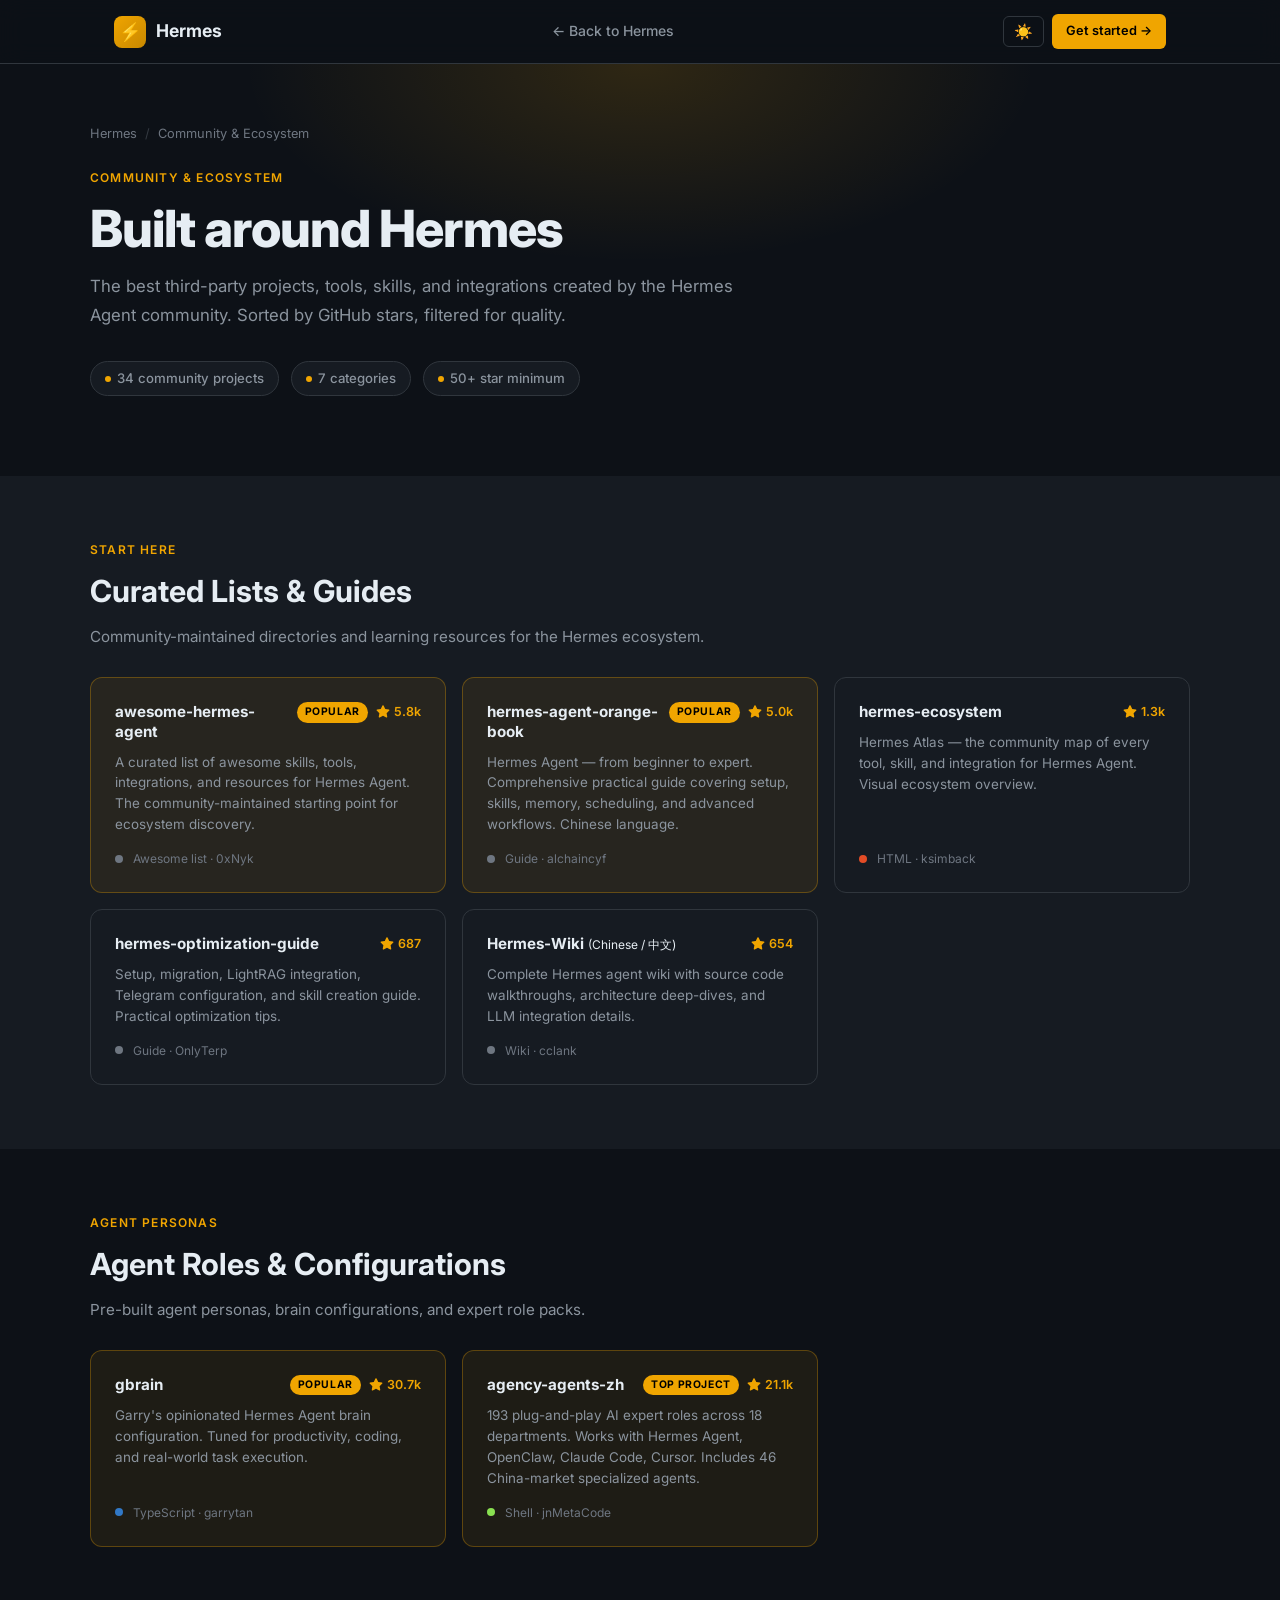
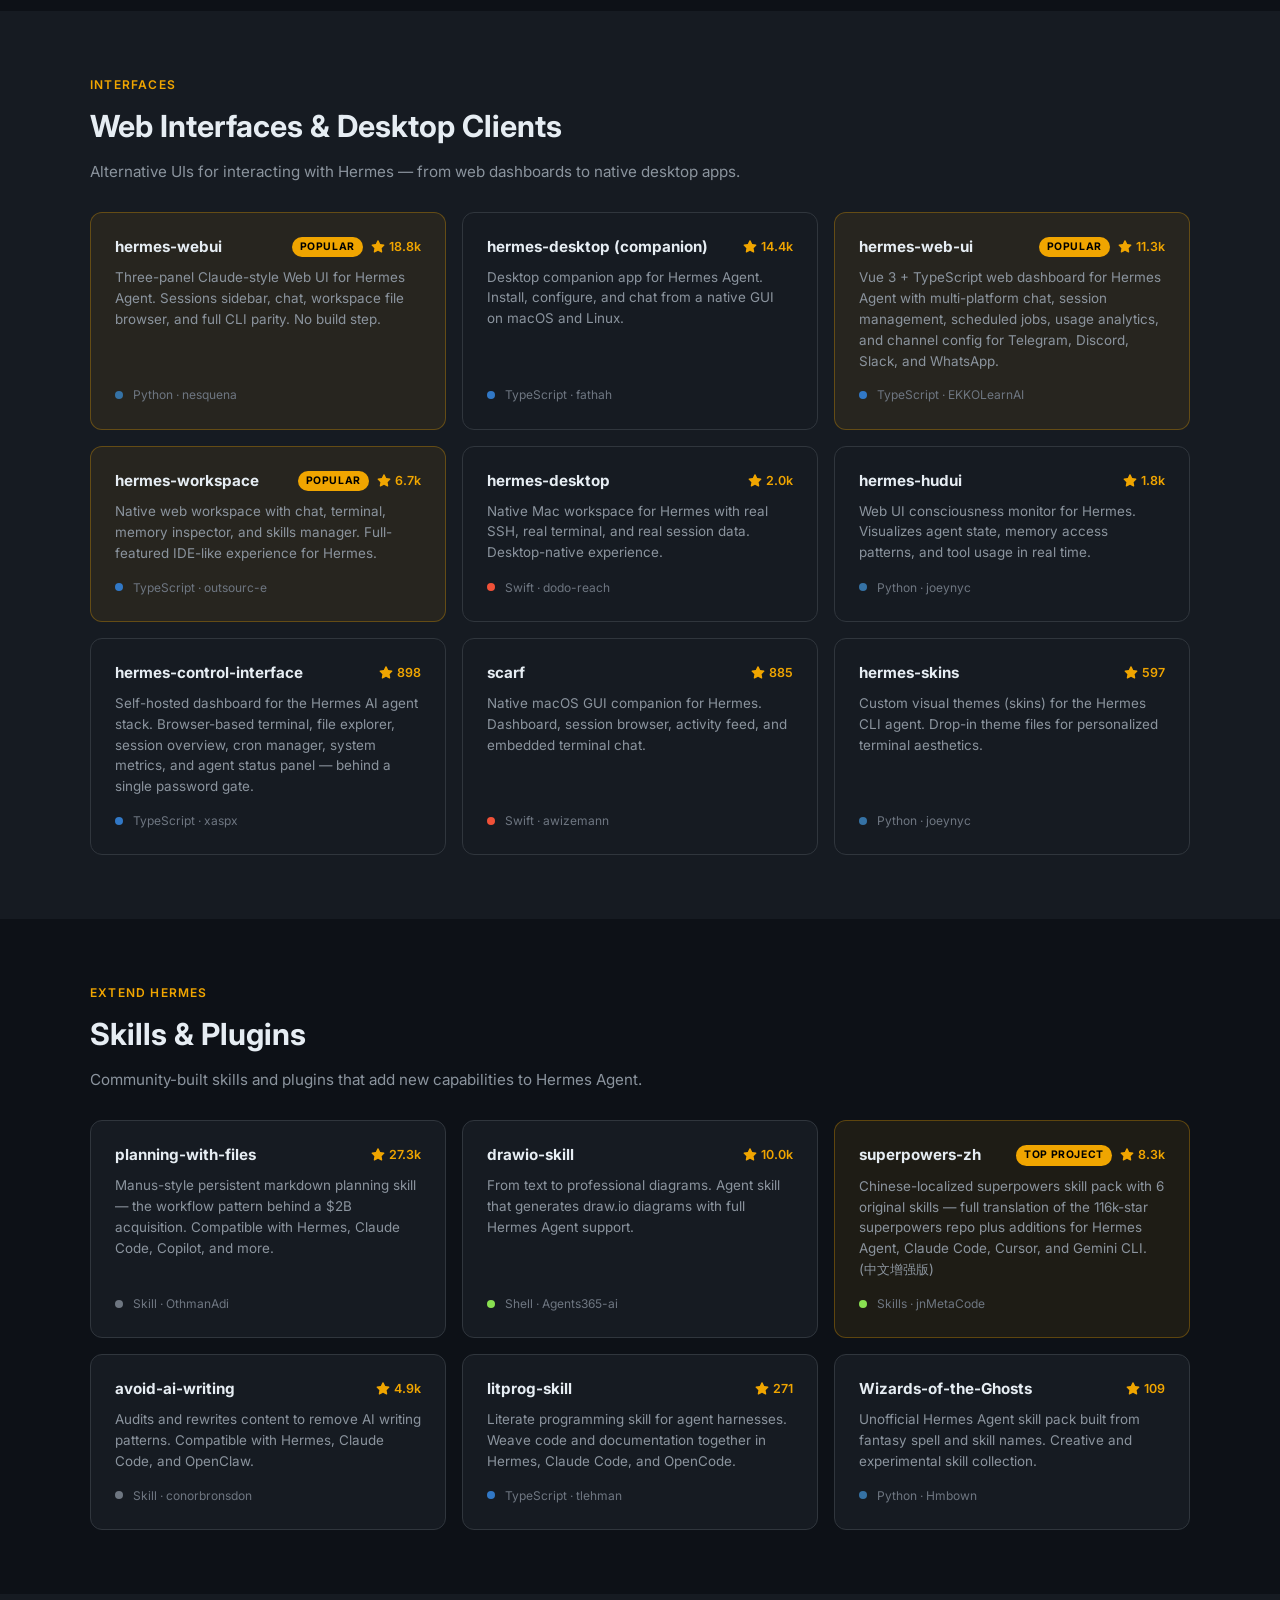
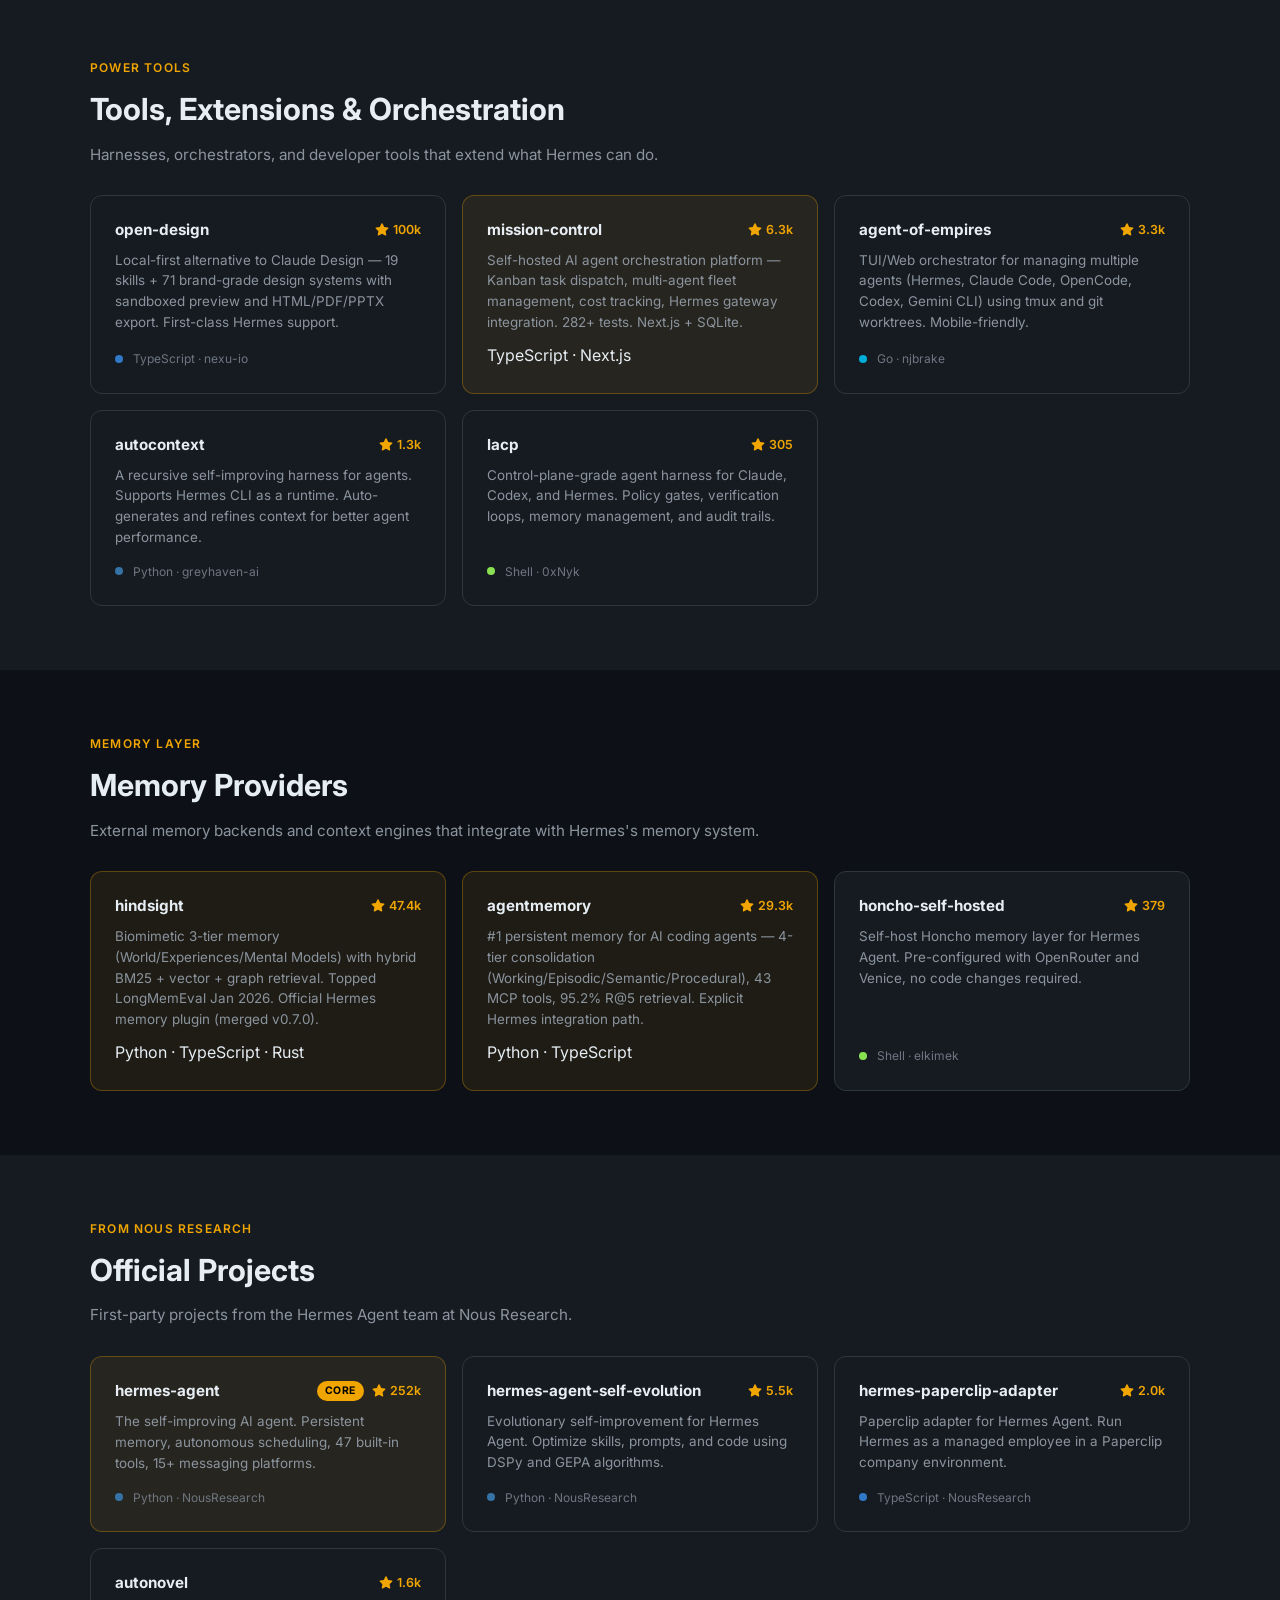
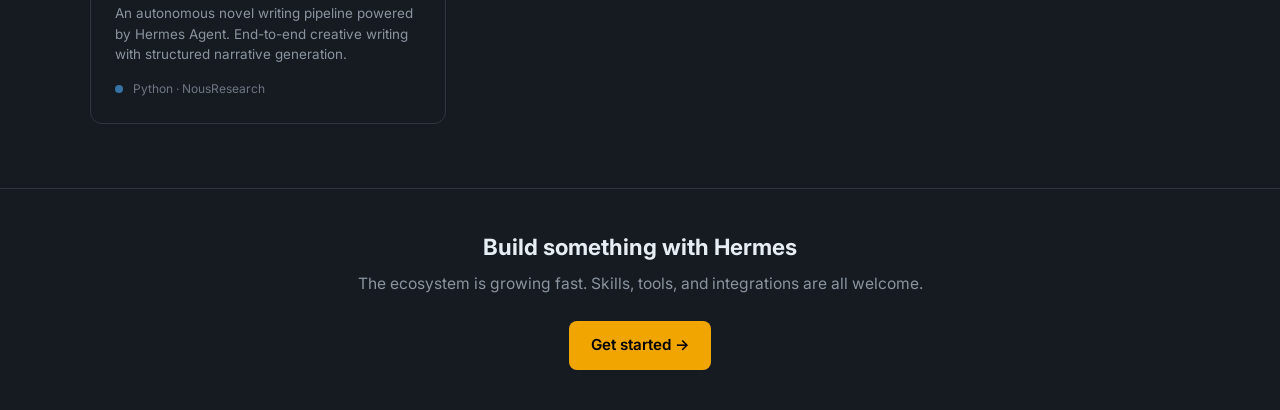
==== commit 0b656550: "docs(community): daily star count refresh + re-sort by stars" ====
--- a/community/index.html
+++ b/community/index.html
@@ -273,7 +273,7 @@
         <a href="https://github.com/OnlyTerp/hermes-optimization-guide" target="_blank" rel="noopener" class="project-card">
           <div class="project-header">
             <div class="project-name">hermes-optimization-guide</div>
-            <span class="project-stars"><svg viewBox="0 0 16 16"><path d="M8 .25a.75.75 0 0 1 .673.418l1.882 3.815 4.21.612a.75.75 0 0 1 .416 1.279l-3.046 2.97.719 4.192a.75.75 0 0 1-1.088.791L8 12.347l-3.766 1.98a.75.75 0 0 1-1.088-.79l.72-4.194L.818 6.374a.75.75 0 0 1 .416-1.28l4.21-.611L7.327.668A.75.75 0 0 1 8 .25z"/></svg>683</span>
+            <span class="project-stars"><svg viewBox="0 0 16 16"><path d="M8 .25a.75.75 0 0 1 .673.418l1.882 3.815 4.21.612a.75.75 0 0 1 .416 1.279l-3.046 2.97.719 4.192a.75.75 0 0 1-1.088.791L8 12.347l-3.766 1.98a.75.75 0 0 1-1.088-.79l.72-4.194L.818 6.374a.75.75 0 0 1 .416-1.28l4.21-.611L7.327.668A.75.75 0 0 1 8 .25z"/></svg>687</span>
           </div>
           <div class="project-desc">Setup, migration, LightRAG integration, Telegram configuration, and skill creation guide. Practical optimization tips.</div>
           <div class="project-meta"><span class="lang-dot lang-docs"></span> Guide &middot; OnlyTerp</div>
@@ -396,7 +396,7 @@
         <a href="https://github.com/joeynyc/hermes-skins" target="_blank" rel="noopener" class="project-card">
           <div class="project-header">
             <div class="project-name">hermes-skins</div>
-            <span class="project-stars"><svg viewBox="0 0 16 16"><path d="M8 .25a.75.75 0 0 1 .673.418l1.882 3.815 4.21.612a.75.75 0 0 1 .416 1.279l-3.046 2.97.719 4.192a.75.75 0 0 1-1.088.791L8 12.347l-3.766 1.98a.75.75 0 0 1-1.088-.79l.72-4.194L.818 6.374a.75.75 0 0 1 .416-1.28l4.21-.611L7.327.668A.75.75 0 0 1 8 .25z"/></svg>596</span>
+            <span class="project-stars"><svg viewBox="0 0 16 16"><path d="M8 .25a.75.75 0 0 1 .673.418l1.882 3.815 4.21.612a.75.75 0 0 1 .416 1.279l-3.046 2.97.719 4.192a.75.75 0 0 1-1.088.791L8 12.347l-3.766 1.98a.75.75 0 0 1-1.088-.79l.72-4.194L.818 6.374a.75.75 0 0 1 .416-1.28l4.21-.611L7.327.668A.75.75 0 0 1 8 .25z"/></svg>597</span>
           </div>
           <div class="project-desc">Custom visual themes (skins) for the Hermes CLI agent. Drop-in theme files for personalized terminal aesthetics.</div>
           <div class="project-meta"><span class="lang-dot lang-python"></span> Python &middot; joeynyc</div>
@@ -475,7 +475,7 @@
         <a href="https://github.com/nexu-io/open-design" target="_blank" rel="noopener" class="project-card">
           <div class="project-header">
             <div class="project-name">open-design</div>
-            <span class="project-stars"><svg viewBox="0 0 16 16"><path d="M8 .25a.75.75 0 0 1 .673.418l1.882 3.815 4.21.612a.75.75 0 0 1 .416 1.279l-3.046 2.97.719 4.192a.75.75 0 0 1-1.088.791L8 12.347l-3.766 1.98a.75.75 0 0 1-1.088-.79l.72-4.194L.818 6.374a.75.75 0 0 1 .416-1.28l4.21-.611L7.327.668A.75.75 0 0 1 8 .25z"/></svg>99.9k</span>
+            <span class="project-stars"><svg viewBox="0 0 16 16"><path d="M8 .25a.75.75 0 0 1 .673.418l1.882 3.815 4.21.612a.75.75 0 0 1 .416 1.279l-3.046 2.97.719 4.192a.75.75 0 0 1-1.088.791L8 12.347l-3.766 1.98a.75.75 0 0 1-1.088-.79l.72-4.194L.818 6.374a.75.75 0 0 1 .416-1.28l4.21-.611L7.327.668A.75.75 0 0 1 8 .25z"/></svg>100k</span>
           </div>
           <div class="project-desc">Local-first alternative to Claude Design — 19 skills + 71 brand-grade design systems with sandboxed preview and HTML/PDF/PPTX export. First-class Hermes support.</div>
           <div class="project-meta"><span class="lang-dot lang-ts"></span> TypeScript &middot; nexu-io</div>
@@ -526,7 +526,7 @@
         <a href="https://github.com/vectorize-io/hindsight" target="_blank" rel="noopener" class="project-card featured">
           <div class="project-header">
             <div class="project-name">hindsight</div>
-            <span class="project-stars"><svg viewBox="0 0 16 16"><path d="M8 .25a.75.75 0 0 1 .673.418l1.882 3.815 4.21.612a.75.75 0 0 1 .416 1.279l-3.046 2.97.719 4.192a.75.75 0 0 1-1.088.791L8 12.347l-3.766 1.98a.75.75 0 0 1-1.088-.79l.72-4.194L.818 6.374a.75.75 0 0 1 .416-1.28l4.21-.611L7.327.668A.75.75 0 0 1 8 .25z"/></svg>46.9k</span>
+            <span class="project-stars"><svg viewBox="0 0 16 16"><path d="M8 .25a.75.75 0 0 1 .673.418l1.882 3.815 4.21.612a.75.75 0 0 1 .416 1.279l-3.046 2.97.719 4.192a.75.75 0 0 1-1.088.791L8 12.347l-3.766 1.98a.75.75 0 0 1-1.088-.79l.72-4.194L.818 6.374a.75.75 0 0 1 .416-1.28l4.21-.611L7.327.668A.75.75 0 0 1 8 .25z"/></svg>47.4k</span>
           </div>
           <div class="project-desc">Biomimetic 3-tier memory (World/Experiences/Mental Models) with hybrid BM25 + vector + graph retrieval. Topped LongMemEval Jan 2026. Official Hermes memory plugin (merged v0.7.0).</div>
           <div class="project-lang">Python · TypeScript · Rust</div>
@@ -534,7 +534,7 @@
         <a href="https://github.com/rohitg00/agentmemory" target="_blank" rel="noopener" class="project-card featured">
           <div class="project-header">
             <div class="project-name">agentmemory</div>
-            <span class="project-stars"><svg viewBox="0 0 16 16"><path d="M8 .25a.75.75 0 0 1 .673.418l1.882 3.815 4.21.612a.75.75 0 0 1 .416 1.279l-3.046 2.97.719 4.192a.75.75 0 0 1-1.088.791L8 12.347l-3.766 1.98a.75.75 0 0 1-1.088-.79l.72-4.194L.818 6.374a.75.75 0 0 1 .416-1.28l4.21-.611L7.327.668A.75.75 0 0 1 8 .25z"/></svg>29.2k</span>
+            <span class="project-stars"><svg viewBox="0 0 16 16"><path d="M8 .25a.75.75 0 0 1 .673.418l1.882 3.815 4.21.612a.75.75 0 0 1 .416 1.279l-3.046 2.97.719 4.192a.75.75 0 0 1-1.088.791L8 12.347l-3.766 1.98a.75.75 0 0 1-1.088-.79l.72-4.194L.818 6.374a.75.75 0 0 1 .416-1.28l4.21-.611L7.327.668A.75.75 0 0 1 8 .25z"/></svg>29.3k</span>
           </div>
           <div class="project-desc">#1 persistent memory for AI coding agents — 4-tier consolidation (Working/Episodic/Semantic/Procedural), 43 MCP tools, 95.2% R@5 retrieval. Explicit Hermes integration path.</div>
           <div class="project-lang">Python · TypeScript</div>
@@ -578,7 +578,7 @@
         <a href="https://github.com/NousResearch/hermes-paperclip-adapter" target="_blank" rel="noopener" class="project-card">
           <div class="project-header">
             <div class="project-name">hermes-paperclip-adapter</div>
-            <span class="project-stars"><svg viewBox="0 0 16 16"><path d="M8 .25a.75.75 0 0 1 .673.418l1.882 3.815 4.21.612a.75.75 0 0 1 .416 1.279l-3.046 2.97.719 4.192a.75.75 0 0 1-1.088.791L8 12.347l-3.766 1.98a.75.75 0 0 1-1.088-.79l.72-4.194L.818 6.374a.75.75 0 0 1 .416-1.28l4.21-.611L7.327.668A.75.75 0 0 1 8 .25z"/></svg>1.9k</span>
+            <span class="project-stars"><svg viewBox="0 0 16 16"><path d="M8 .25a.75.75 0 0 1 .673.418l1.882 3.815 4.21.612a.75.75 0 0 1 .416 1.279l-3.046 2.97.719 4.192a.75.75 0 0 1-1.088.791L8 12.347l-3.766 1.98a.75.75 0 0 1-1.088-.79l.72-4.194L.818 6.374a.75.75 0 0 1 .416-1.28l4.21-.611L7.327.668A.75.75 0 0 1 8 .25z"/></svg>2.0k</span>
           </div>
           <div class="project-desc">Paperclip adapter for Hermes Agent. Run Hermes as a managed employee in a Paperclip company environment.</div>
           <div class="project-meta"><span class="lang-dot lang-ts"></span> TypeScript &middot; NousResearch</div>
